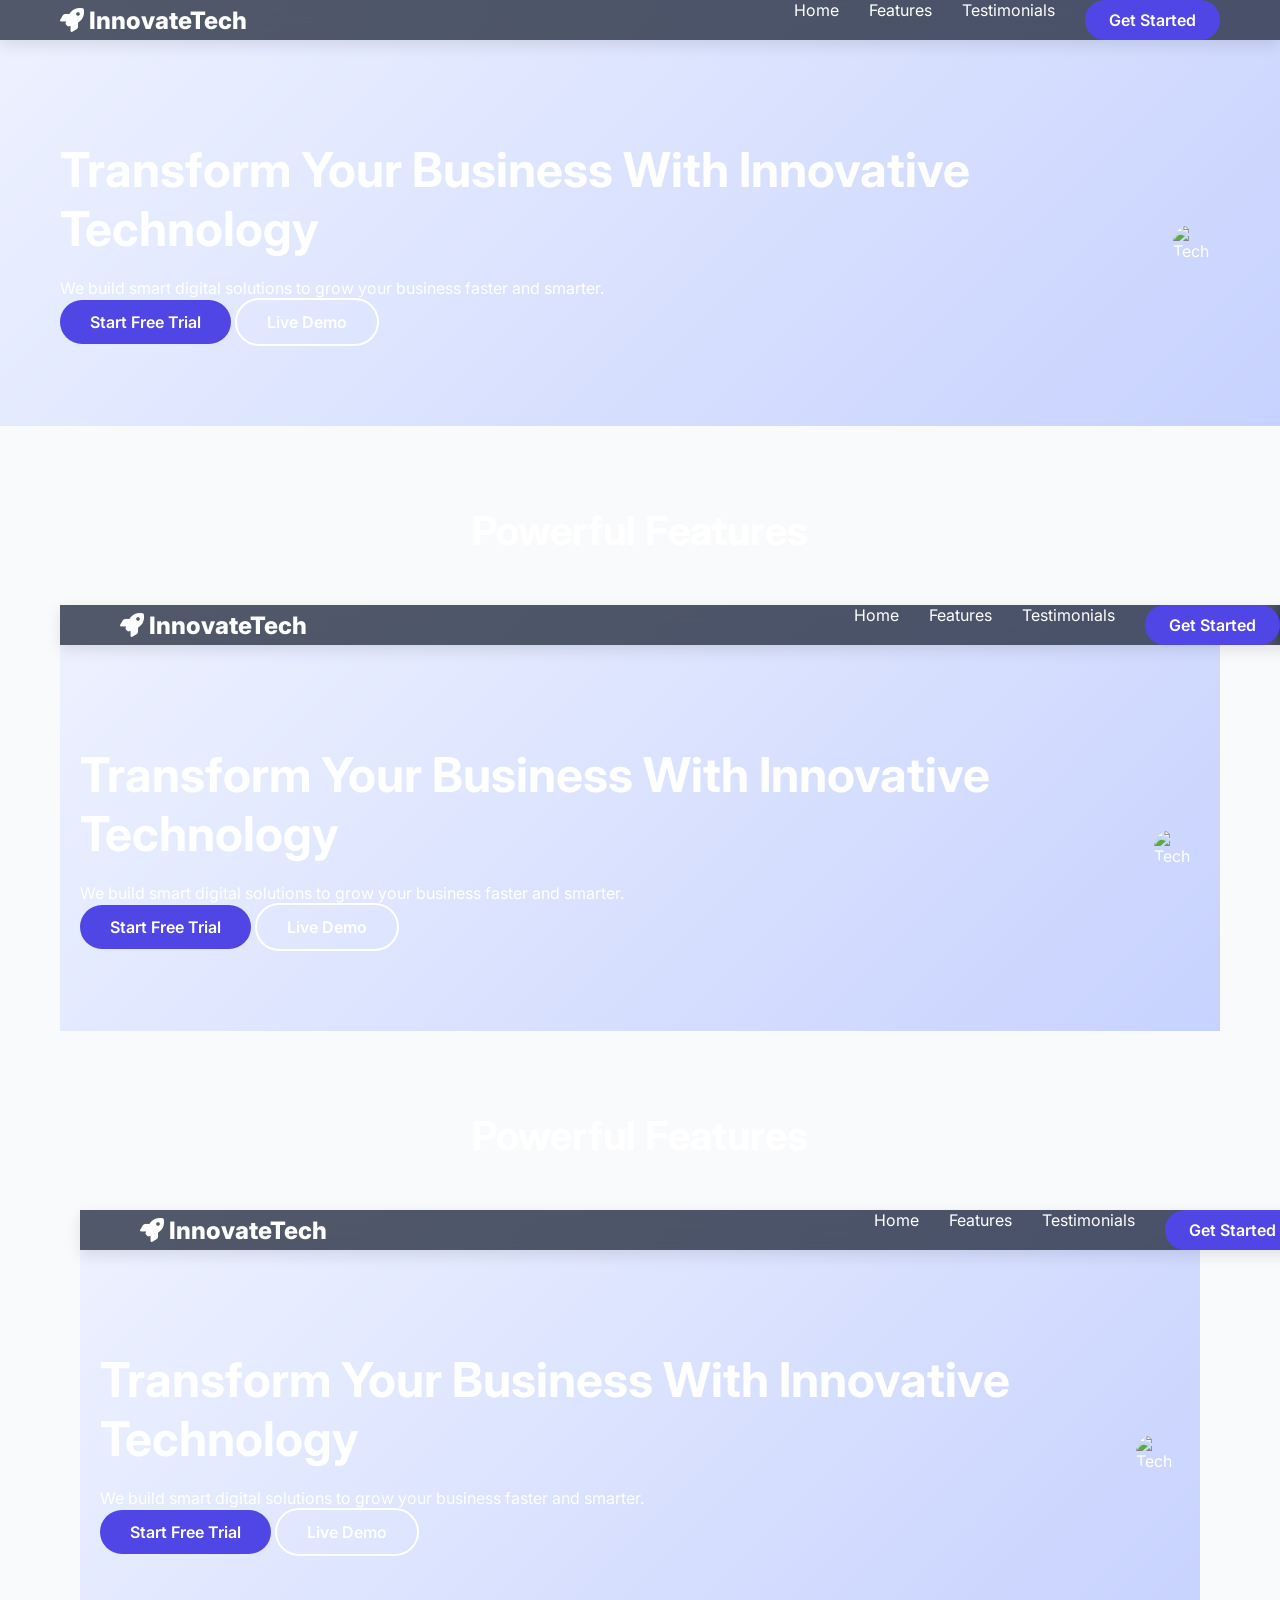
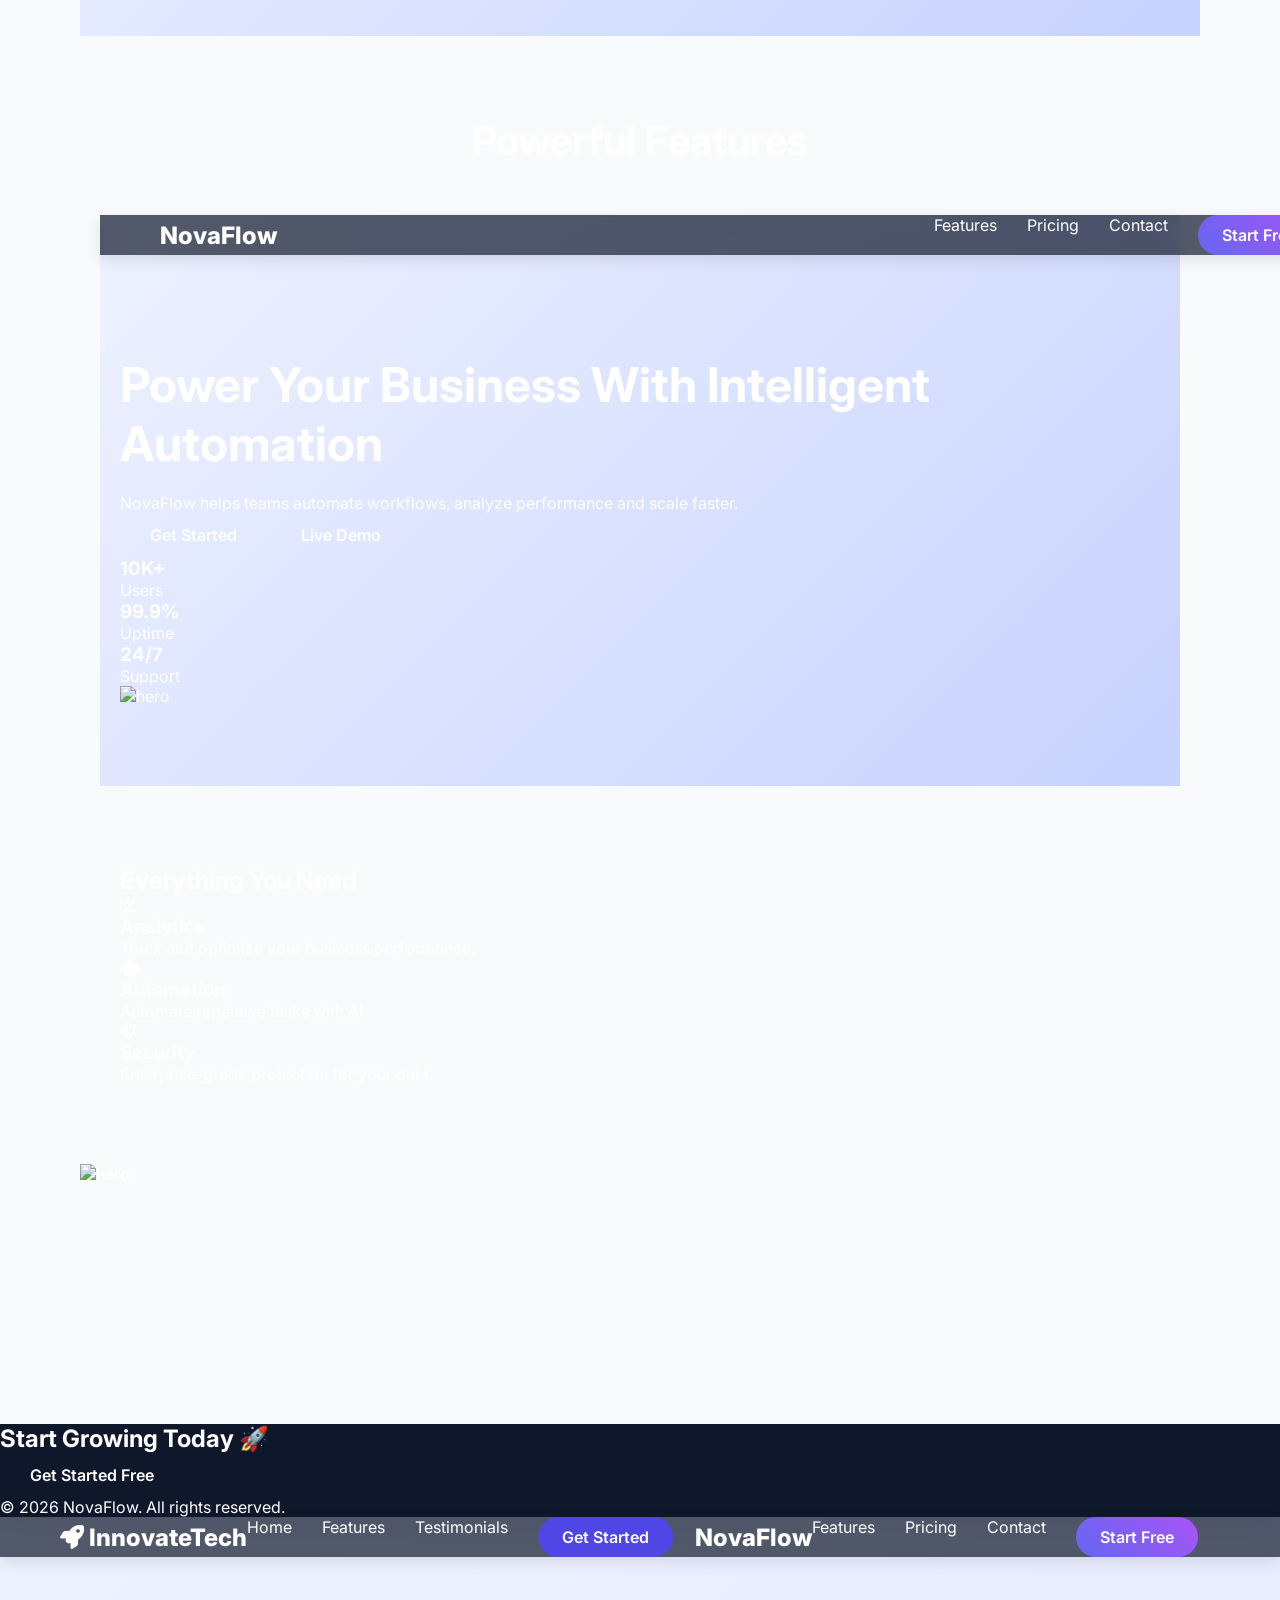
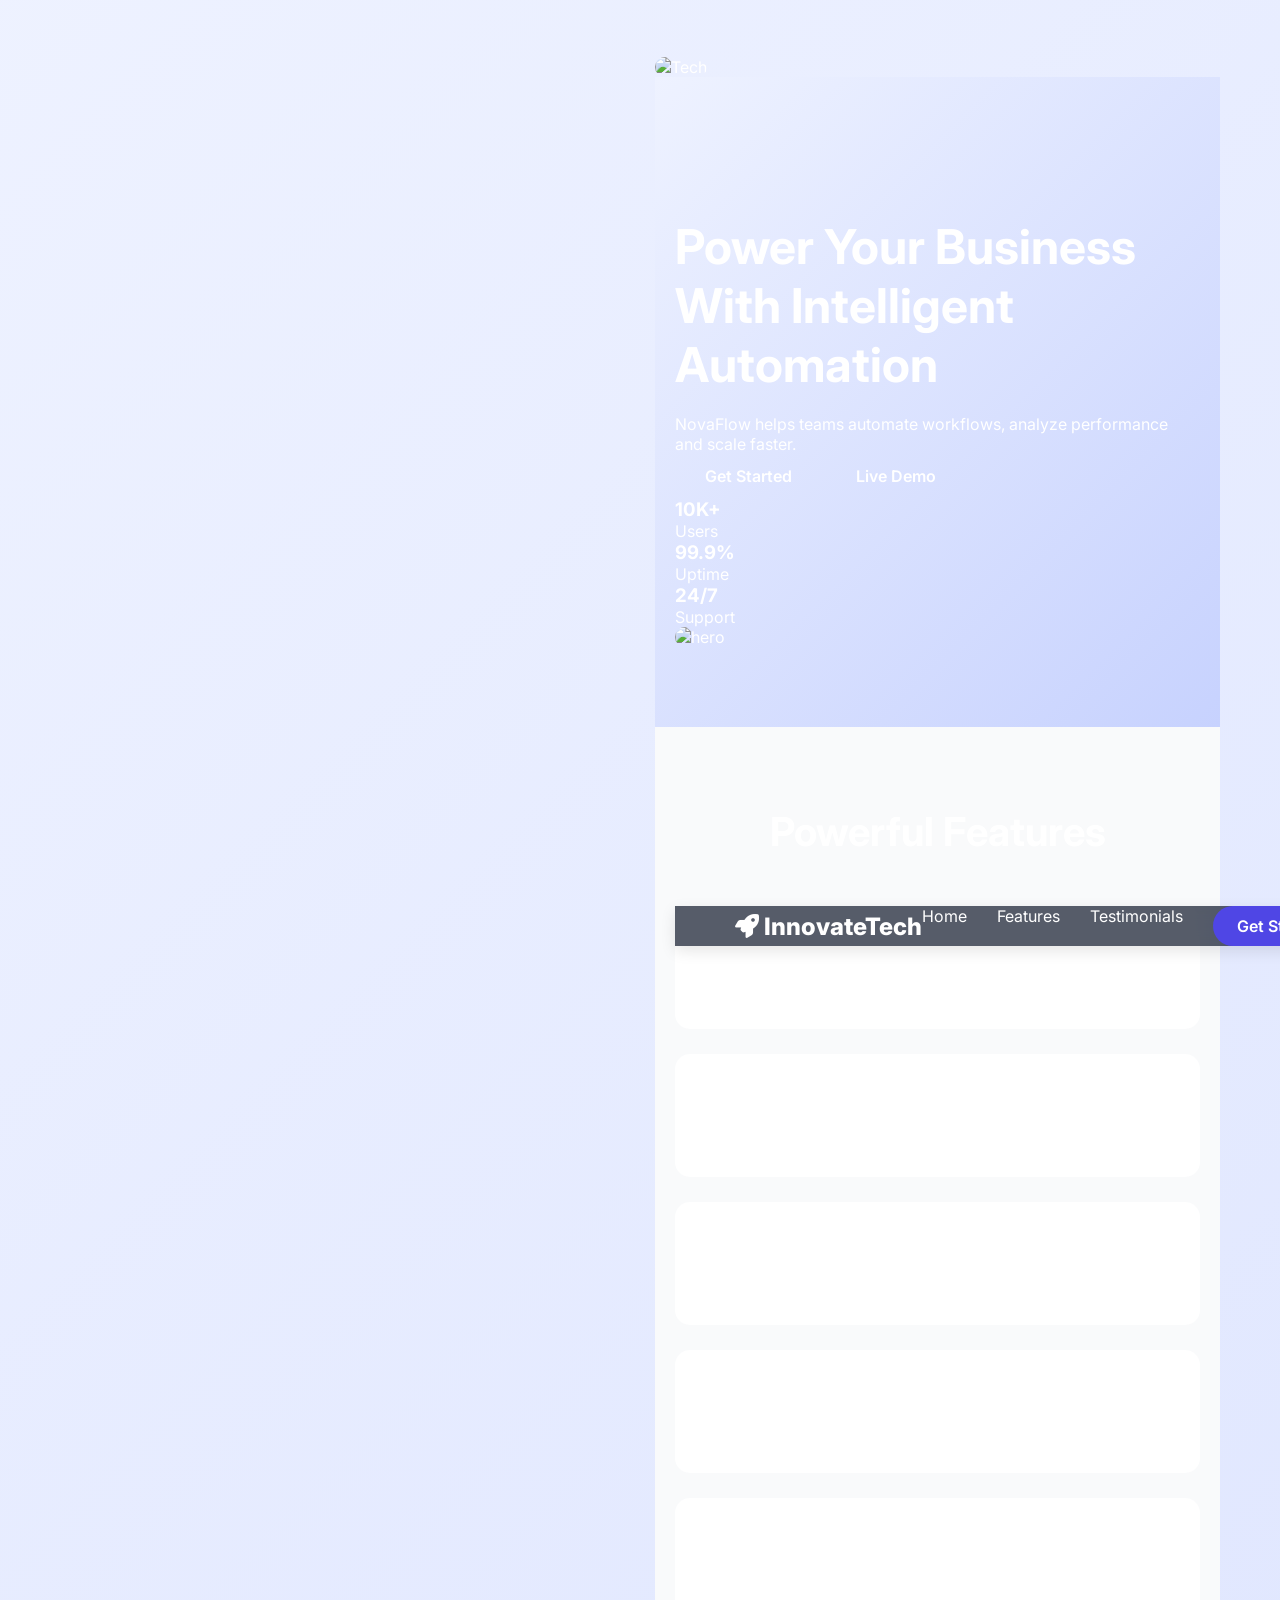
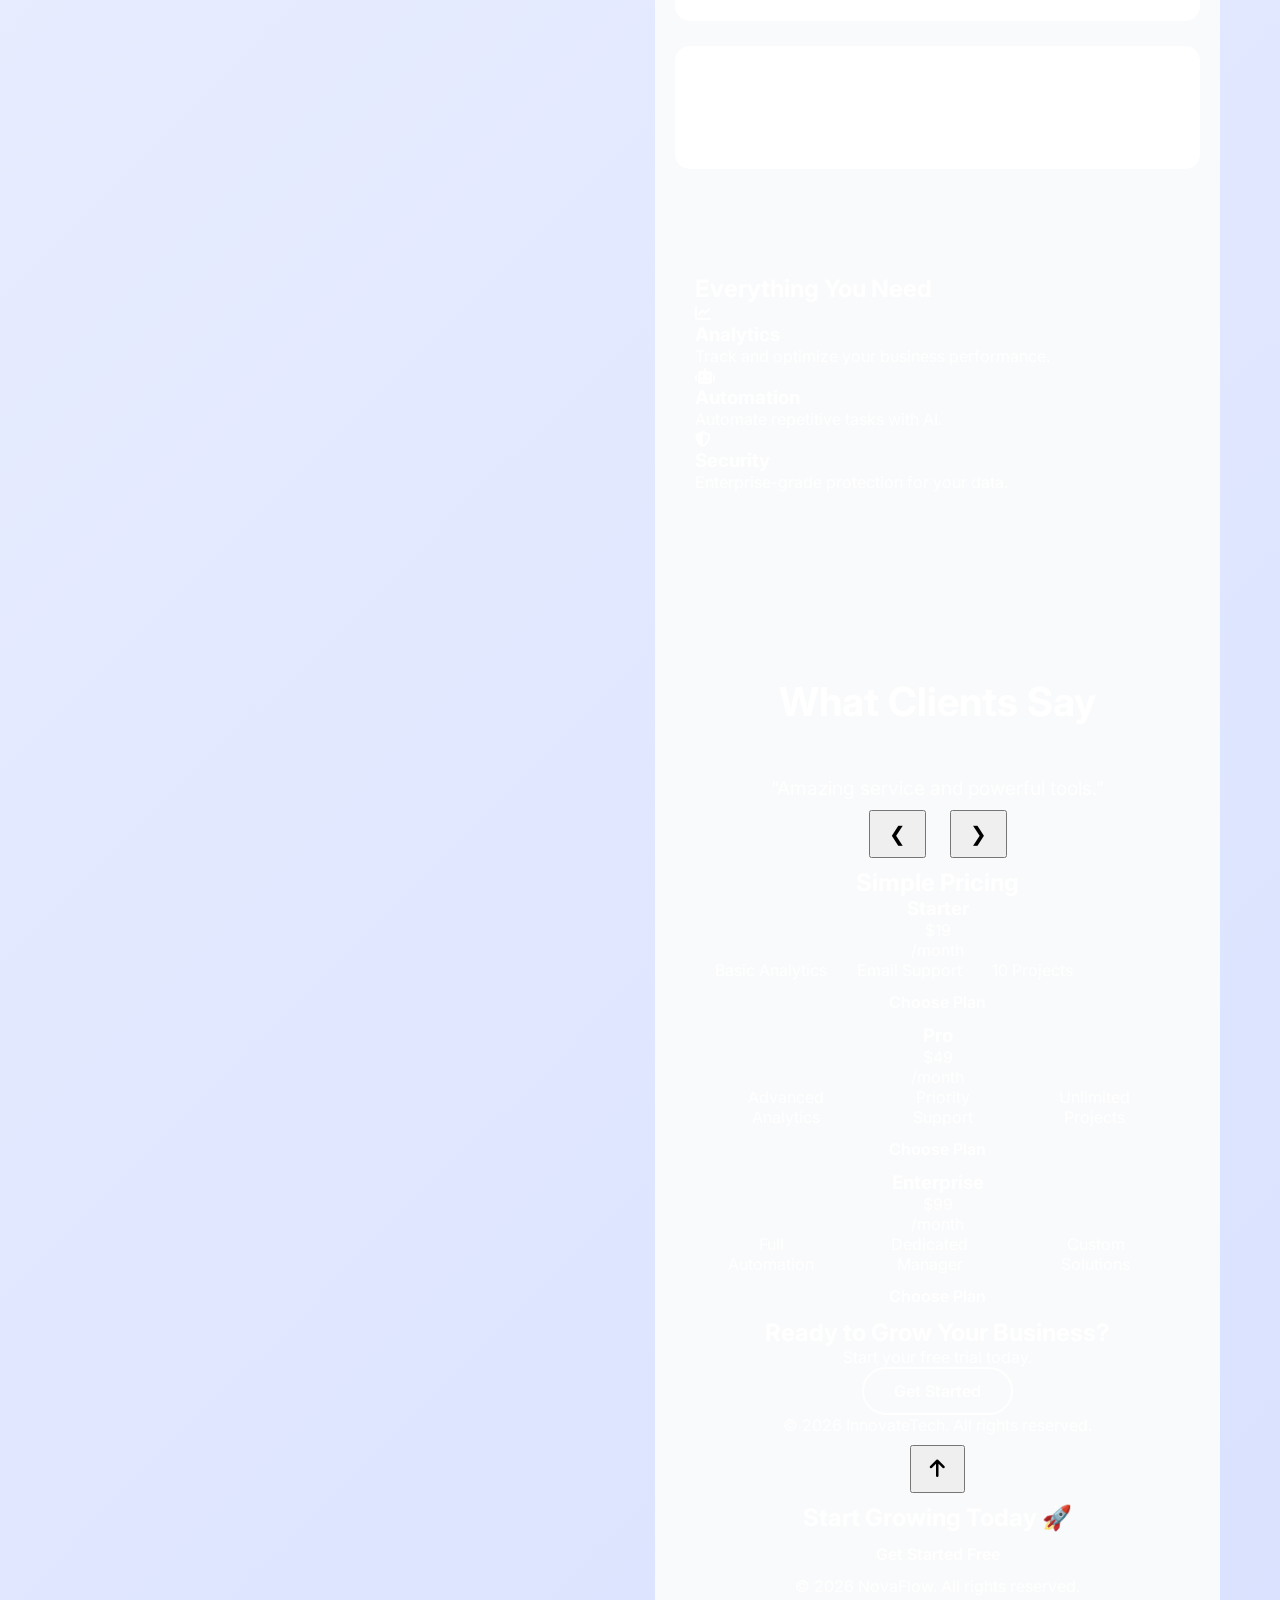
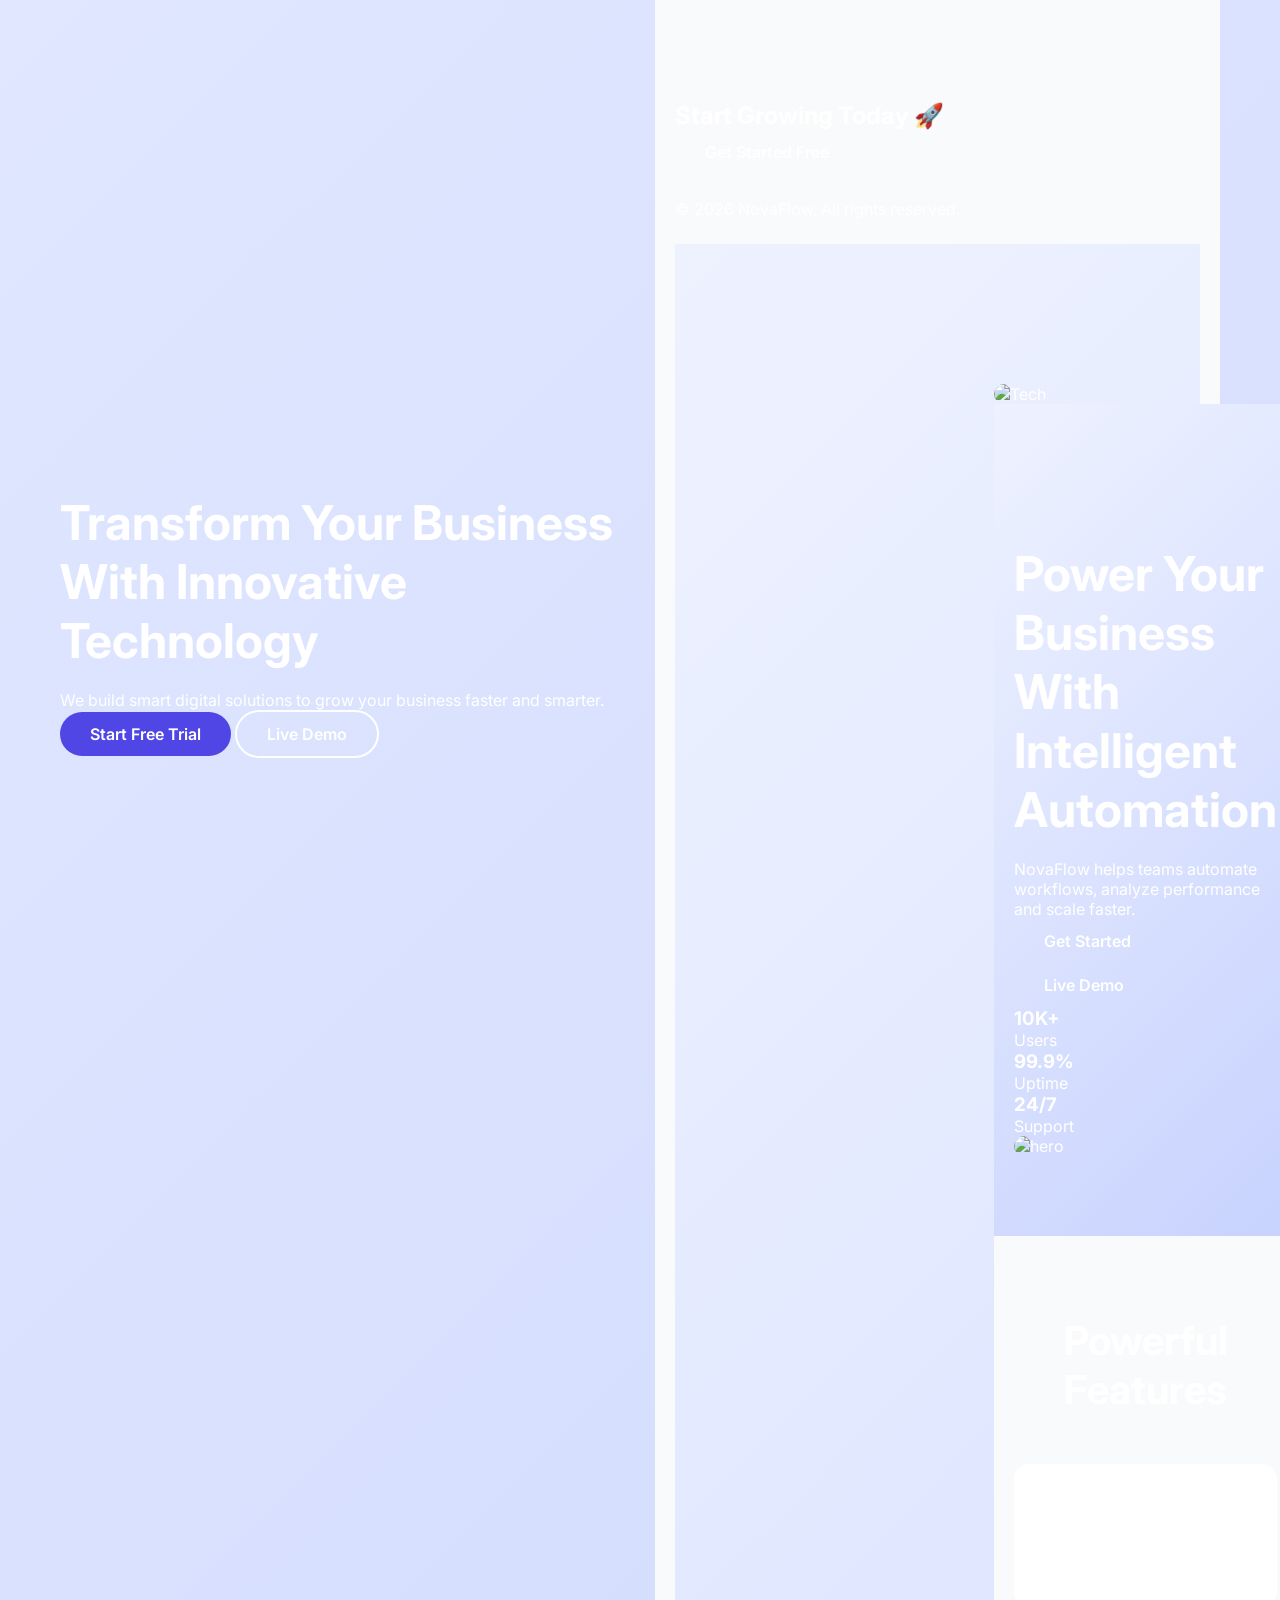
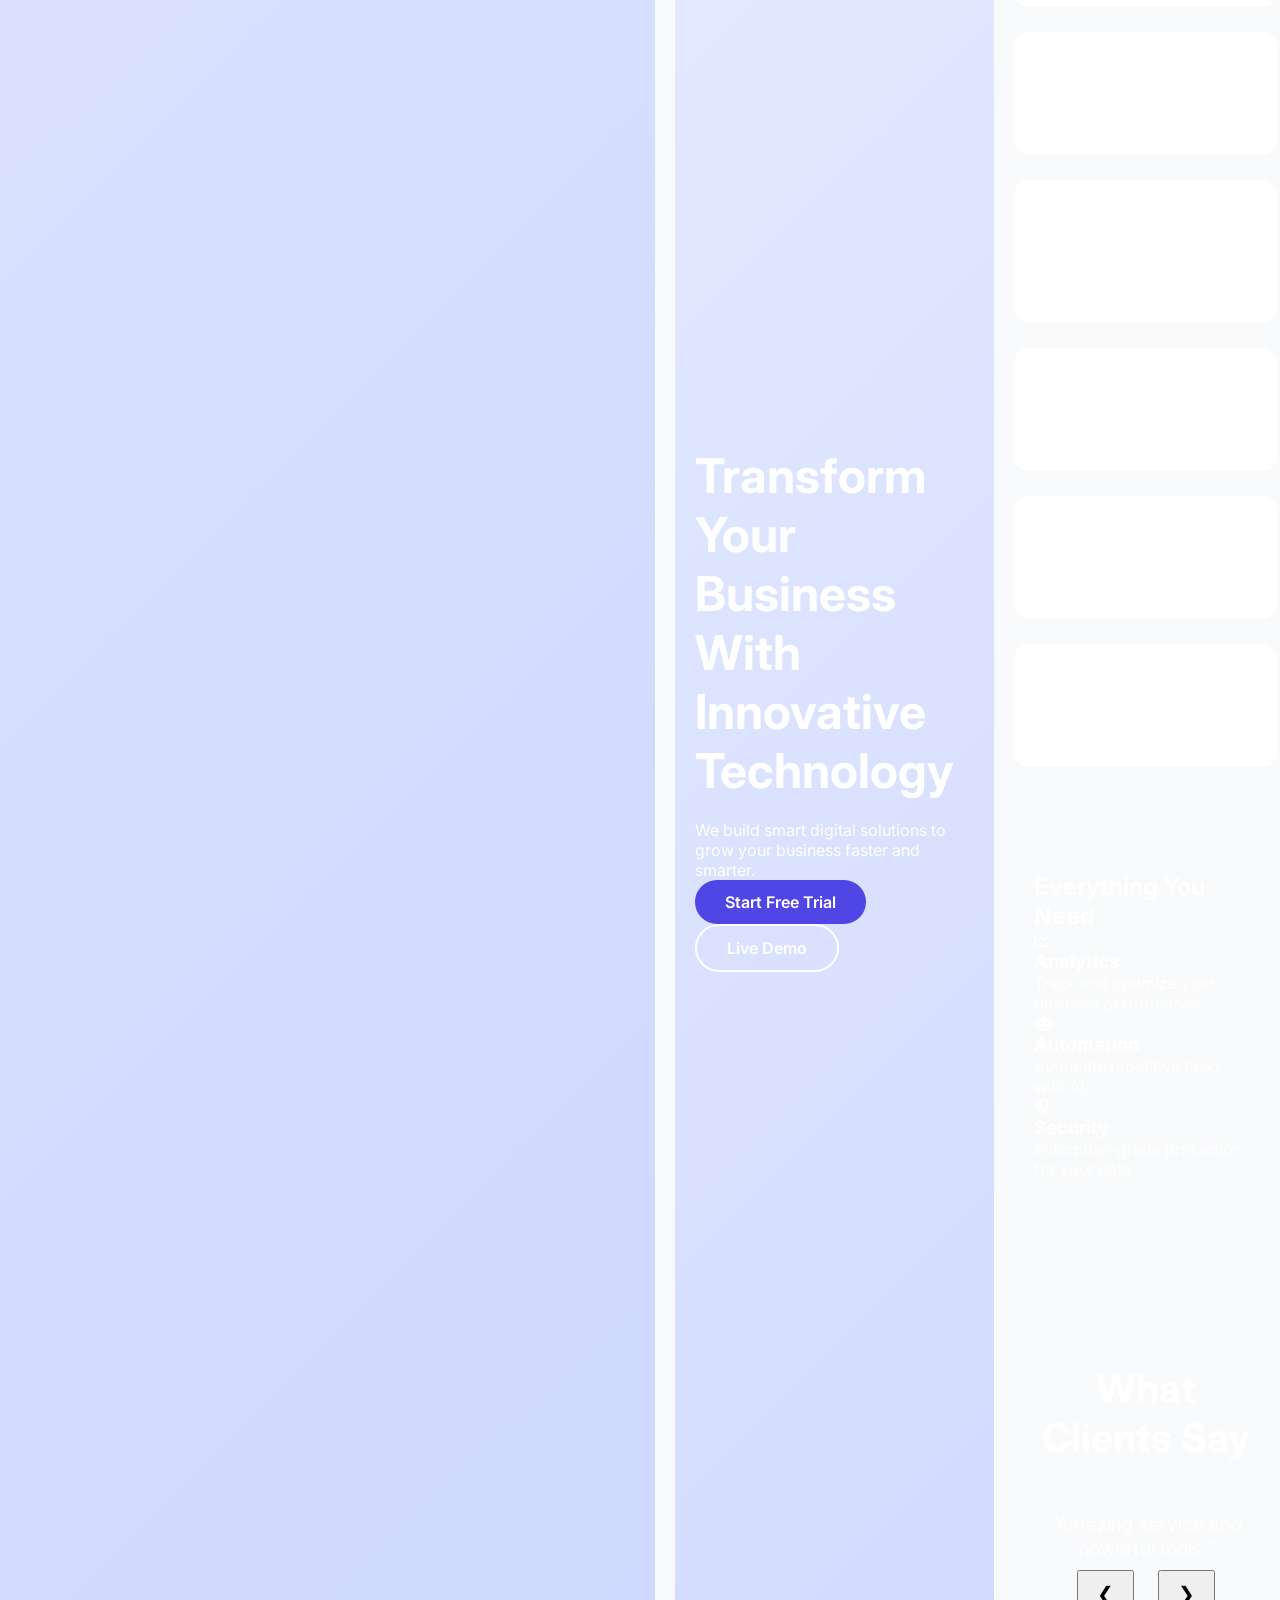
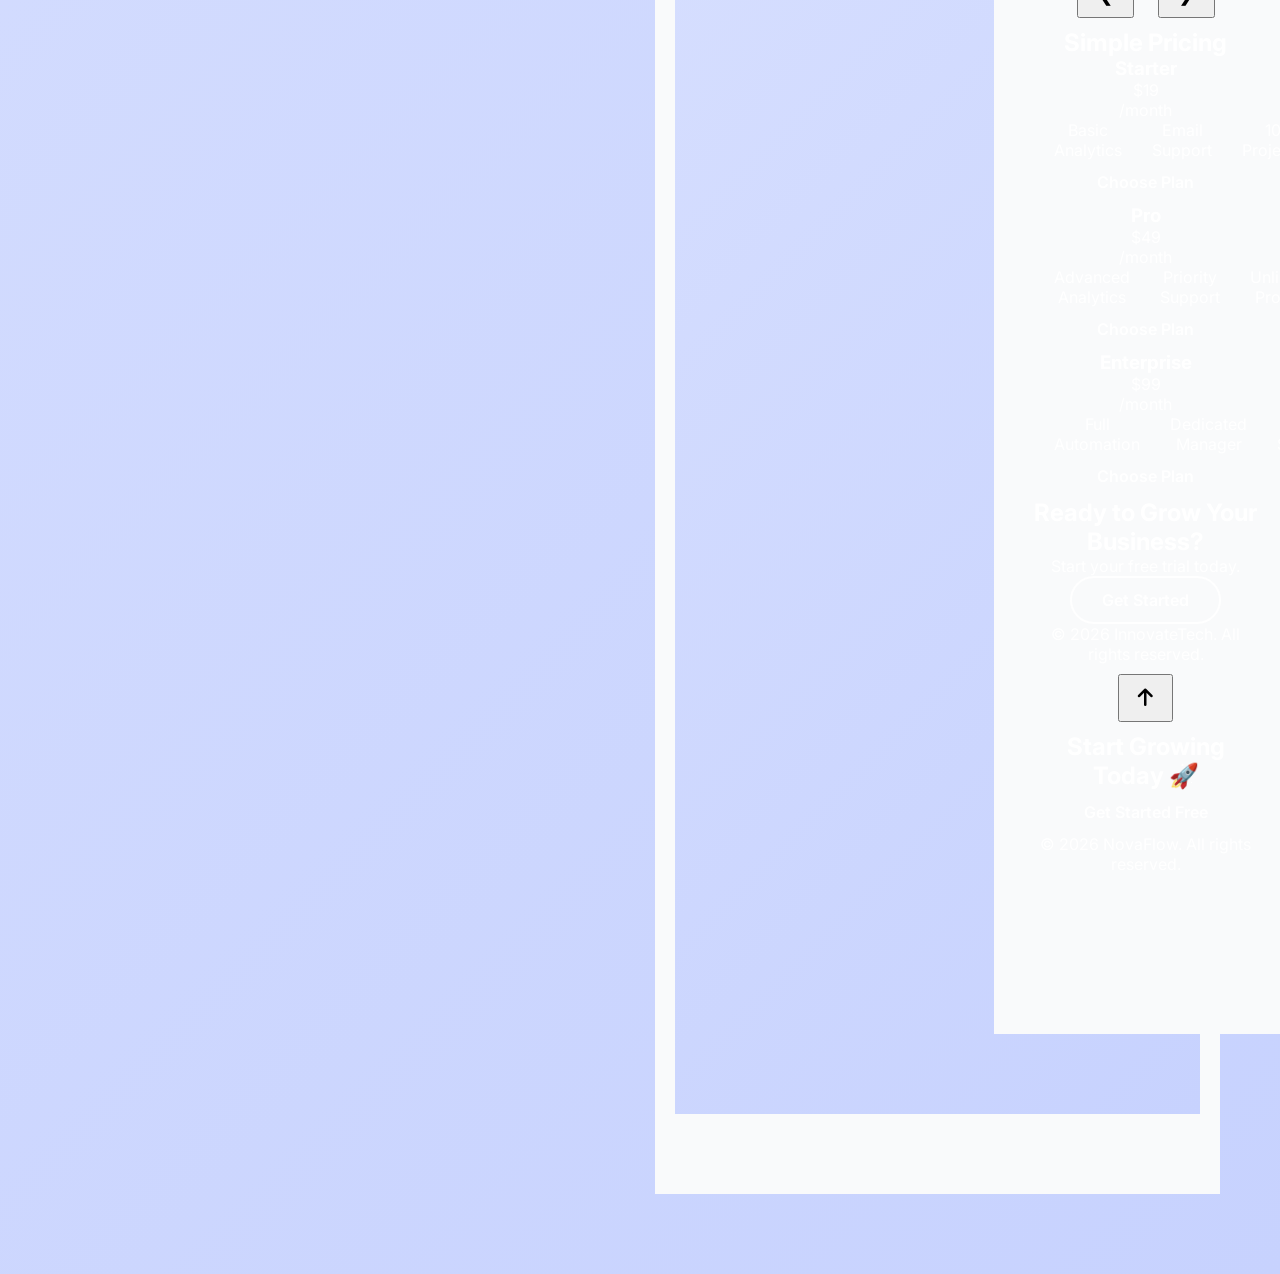
==== public/Day 02/index.html @ 814c149f "Merge branch 'main' into fix/resolve-logic-and-structure-issues_also-add-some-new-features" ====
<!DOCTYPE html>
<html lang="en">

<head>
  <meta charset="UTF-8" />
  <meta name="viewport" content="width=device-width, initial-scale=1.0"/>
  <title>InnovateTech | Responsive Landing Page</title>

  <!-- Fonts & Icons -->
  <link href="https://fonts.googleapis.com/css2?family=Poppins:wght@300;400;500;600;700&family=Montserrat:wght@800;900&display=swap" rel="stylesheet">
  <link rel="stylesheet" href="https://cdnjs.cloudflare.com/ajax/libs/font-awesome/6.5.1/css/all.min.css"/>

  <!-- CSS -->
  <link rel="stylesheet" href="style.css"/>
</head>
<body>

<header>
  <div class="container header-container">
    <div class="logo"><i class="fas fa-rocket"></i> InnovateTech</div>

    <button class="mobile-menu-btn" id="mobileMenuBtn">
      <i class="fas fa-bars"></i>
    </button>

    <nav>
      <ul id="navMenu">
        <li><a href="#home">Home</a></li>
        <li><a href="#features">Features</a></li>
        <li><a href="#testimonials">Testimonials</a></li>
        <li><a href="#contact" class="btn btn-primary">Get Started</a></li>
      </ul>
    </nav>
  </div>
</header>

<!-- HERO -->
<section class="hero" id="home">
  <div class="container hero-container">
    <div class="hero-content">
      <h1>Transform Your Business With Innovative Technology</h1>
      <p>We build smart digital solutions to grow your business faster and smarter.</p>
      <div class="hero-btns">
        <a href="#" class="btn btn-primary">Start Free Trial</a>
        <a href="#" class="btn btn-secondary">Live Demo</a>
      </div>
    </div>
    <div class="hero-image">
      <img src="https://images.unsplash.com/photo-1551288049-bebda4e38f71" alt="Tech">
    </div>
  </div>
</section>

<!-- FEATURES -->
<section class="features" id="features">
  <div class="container">
    <h2 class="section-title">Powerful Features</h2>


<header>
  <div class="container header-container">
    <div class="logo"><i class="fas fa-rocket"></i> InnovateTech</div>

    <button class="mobile-menu-btn" id="mobileMenuBtn">
      <i class="fas fa-bars"></i>
    </button>

    <nav>
      <ul id="navMenu">
        <li><a href="#home">Home</a></li>
        <li><a href="#features">Features</a></li>
        <li><a href="#testimonials">Testimonials</a></li>
        <li><a href="#contact" class="btn btn-primary">Get Started</a></li>
      </ul>
    </nav>
  </div>
</header>

<!-- HERO -->
<section class="hero" id="home">
  <div class="container hero-container">
    <div class="hero-content">
      <h1>Transform Your Business With Innovative Technology</h1>
      <p>We build smart digital solutions to grow your business faster and smarter.</p>
      <div class="hero-btns">
        <a href="#" class="btn btn-primary">Start Free Trial</a>
        <a href="#" class="btn btn-secondary">Live Demo</a>
      </div>
    </div>
    <div class="hero-image">
      <img src="https://images.unsplash.com/photo-1551288049-bebda4e38f71" alt="Tech">
    </div>
  </div>
</section>

<!-- FEATURES -->
<section class="features" id="features">
  <div class="container">
    <h2 class="section-title">Powerful Features</h2>


<header>
  <div class="container header-container">
    <div class="logo"><i class="fas fa-rocket"></i> InnovateTech</div>

    <button class="mobile-menu-btn" id="mobileMenuBtn">
      <i class="fas fa-bars"></i>
    </button>

    <nav>
      <ul id="navMenu">
        <li><a href="#home">Home</a></li>
        <li><a href="#features">Features</a></li>
        <li><a href="#testimonials">Testimonials</a></li>
        <li><a href="#contact" class="btn btn-primary">Get Started</a></li>
      </ul>
    </nav>
  </div>
</header>

<!-- HERO -->
<section class="hero" id="home">
  <div class="container hero-container">
    <div class="hero-content">
      <h1>Transform Your Business With Innovative Technology</h1>
      <p>We build smart digital solutions to grow your business faster and smarter.</p>
      <div class="hero-btns">
        <a href="#" class="btn btn-primary">Start Free Trial</a>
        <a href="#" class="btn btn-secondary">Live Demo</a>
      </div>
    </div>
    <div class="hero-image">
      <img src="https://images.unsplash.com/photo-1551288049-bebda4e38f71" alt="Tech">
    </div>
  </div>
</section>

<!-- FEATURES -->
<section class="features" id="features">
  <div class="container">
    <h2 class="section-title">Powerful Features</h2>


  <meta name="viewport" content="width=device-width, initial-scale=1.0" />
  <title>NovaFlow | Modern SaaS</title>
  <meta name="description" content="NovaFlow - Modern SaaS landing page for intelligent business automation." />

  <link href="https://fonts.googleapis.com/css2?family=Inter:wght@400;600;700;800&display=swap" rel="stylesheet" />
  <link rel="stylesheet" href="https://cdnjs.cloudflare.com/ajax/libs/font-awesome/6.5.1/css/all.min.css" />
  <link rel="stylesheet" href="style.css" />
<head>
  <meta charset="UTF-8" />
  <meta name="viewport" content="width=device-width, initial-scale=1.0"/>
  <title>InnovateTech | Responsive Landing Page</title>

  <!-- Fonts & Icons -->
  <link href="https://fonts.googleapis.com/css2?family=Poppins:wght@300;400;500;600;700&family=Montserrat:wght@800;900&display=swap" rel="stylesheet" />
  <link rel="stylesheet" href="https://cdnjs.cloudflare.com/ajax/libs/font-awesome/6.5.1/css/all.min.css"/>

</head>
<body>


</head>
<body>

  </head>

  <body>

<meta charset="UTF-8" />
<meta name="viewport" content="width=device-width, initial-scale=1.0" />
<title>NovaFlow | Modern SaaS</title>

<link href="https://fonts.googleapis.com/css2?family=Inter:wght@400;600;700;800&display=swap" rel="stylesheet" />
<link rel="stylesheet" href="https://cdnjs.cloudflare.com/ajax/libs/font-awesome/6.5.1/css/all.min.css" />
<link rel="stylesheet" href="style.css" />
</head>
<body>

    <meta charset="UTF-8" />
    <meta name="viewport" content="width=device-width, initial-scale=1.0" />
    <title>NovaFlow | Modern SaaS</title>

    <link href="https://fonts.googleapis.com/css2?family=Inter:wght@400;600;700;800&display=swap" rel="stylesheet" />
    <link rel="stylesheet" href="https://cdnjs.cloudflare.com/ajax/libs/font-awesome/6.5.1/css/all.min.css" />
    <link rel="stylesheet" href="style.css" />
    </head>

    <body>

      <header>
        <div class="container nav">
          <div class="logo">NovaFlow</div>

          <button id="menuBtn" class="menu-btn" aria-label="Toggle navigation menu">
            <i class="fas fa-bars"></i>
          </button>

          <ul id="navLinks">
            <li><a href="#features">Features</a></li>
            <li><a href="#pricing">Pricing</a></li>
            <li><a href="#contact">Contact</a></li>
            <li><a href="#" class="btn primary">Start Free</a></li>
          </ul>
        </div>
      </header>

      <!-- HERO -->
      <section class="hero">
        <div class="container hero-content">
          <div class="hero-text">
            <h1>Power Your Business With Intelligent Automation</h1>
            <p>NovaFlow helps teams automate workflows, analyze performance and scale faster.</p>
            <div class="hero-buttons">
              <a href="#" class="btn primary">Get Started</a>
              <a href="#" class="btn outline">Live Demo</a>
            </div>

            <div class="stats">
              <div>
                <h3>10K+</h3>
                <p>Users</p>
              </div>
              <div>
                <h3>99.9%</h3>
                <p>Uptime</p>
              </div>
              <div>
                <h3>24/7</h3>
                <p>Support</p>
              </div>
            </div>
          </div>

          <div class="hero-img">
            <img src="https://images.unsplash.com/photo-1551288049-bebda4e38f71" alt="hero" />
          </div>
        </div>
      </section>

      <!-- FEATURES -->
      <section id="features" class="features">
        <div class="container">
          <h2>Everything You Need</h2>

          <div class="feature-grid">
            <div class="card">
              <i class="fas fa-chart-line"></i>
              <h3>Analytics</h3>
              <p>Track and optimize your business performance.</p>
            </div>

            <div class="card">
              <i class="fas fa-robot"></i>
              <h3>Automation</h3>
              <p>Automate repetitive tasks with AI.</p>
            </div>

            <div class="card">
              <i class="fas fa-shield-alt"></i>
              <h3>Security</h3>
              <p>Enterprise-grade protection for your data.</p>
            </div>
          </div>
        </div>
      </div>

      <div class="hero-img">
        <img src="https://images.unsplash.com/photo-1551288049-bebda4e38f71" alt="hero" />
      </div>
    </div>
  </section>

          </div>
        </div>
      </section>

      <!-- CTA -->
      <section id="contact" class="cta">
        <h2>Start Growing Today 🚀</h2>
        <a href="#" class="btn light">Get Started Free</a>
      </section>

      <footer>
        <p>© 2026 NovaFlow. All rights reserved.</p>
      </footer>

      <script src="script.js"></script>
    </body>

    <header>
      <div class="container header-container">
        <div class="logo"><i class="fas fa-rocket"></i> InnovateTech</div>

        <button class="mobile-menu-btn" id="mobileMenuBtn">
          <i class="fas fa-bars"></i>
        </button>

        <nav>
          <ul id="navMenu">
            <li><a href="#home">Home</a></li>
            <li><a href="#features">Features</a></li>
            <li><a href="#testimonials">Testimonials</a></li>
            <li><a href="#contact" class="btn btn-primary">Get Started</a></li>
          </ul>
        </nav>


        <div class="container nav">
          <div class="logo">NovaFlow</div>

          <button id="menuBtn" class="menu-btn">
            <i class="fas fa-bars"></i>
          </button>

          <ul id="navLinks">
            <li><a href="#features">Features</a></li>
            <li><a href="#pricing">Pricing</a></li>
            <li><a href="#contact">Contact</a></li>
            <li><a href="#" class="btn primary">Start Free</a></li>
          </ul>
        </div>
    </header>

    <!-- HERO -->
    <section class="hero" id="home">
      <div class="container hero-container">
        <div class="hero-content">
          <h1>Transform Your Business With Innovative Technology</h1>
          <p>We build smart digital solutions to grow your business faster and smarter.</p>
          <div class="hero-btns">
            <a href="#" class="btn btn-primary">Start Free Trial</a>
            <a href="#" class="btn btn-secondary">Live Demo</a>
          </div>
        </div>
        <div class="hero-image">
          <img src="https://images.unsplash.com/photo-1551288049-bebda4e38f71" alt="Tech" />


          <section class="hero">
            <div class="container hero-content">
              <div class="hero-text">
                <h1>Power Your Business With Intelligent Automation</h1>
                <p>NovaFlow helps teams automate workflows, analyze performance and scale faster.</p>
                <div class="hero-buttons">
                  <a href="#" class="btn primary">Get Started</a>
                  <a href="#" class="btn outline">Live Demo</a>
                </div>

                <div class="stats">
                  <div>
                    <h3>10K+</h3>
                    <p>Users</p>
                  </div>
                  <div>
                    <h3>99.9%</h3>
                    <p>Uptime</p>
                  </div>
                  <div>
                    <h3>24/7</h3>
                    <p>Support</p>
                  </div>
                </div>
              </div>

              <div class="hero-img">
                <img src="https://images.unsplash.com/photo-1551288049-bebda4e38f71" alt="hero" />
              </div>
            </div>
          </section>

          <!-- FEATURES -->
          <section class="features" id="features">
            <div class="container">
              <h2 class="section-title">Powerful Features</h2>

              <div class="features-grid">
                <div class="feature-card"><i class="fas fa-chart-line"></i>
                  <h3>Analytics</h3>
                  <p>Track performance in real time.</p>
                </div>
                <div class="feature-card"><i class="fas fa-robot"></i>
                  <h3>AI Automation</h3>
                  <p>Automate your daily tasks.</p>
                </div>
                <div class="feature-card"><i class="fas fa-shield-alt"></i>
                  <h3>Security</h3>
                  <p>Enterprise-grade protection.</p>
                </div>
                <div class="feature-card"><i class="fas fa-cloud"></i>
                  <h3>Cloud Sync</h3>
                  <p>Access anywhere anytime.</p>
                </div>
                <div class="feature-card"><i class="fas fa-mobile"></i>
                  <h3>Responsive</h3>
                  <p>Works on all devices.</p>
                </div>
                <div class="feature-card"><i class="fas fa-headset"></i>
                  <h3>Support</h3>
                  <p>24/7 technical support.</p>
                </div>



                <section id="features" class="features">
                  <div class="container">
                    <h2>Everything You Need</h2>

                    <div class="feature-grid">
                      <div class="card">
                        <i class="fas fa-chart-line"></i>
                        <h3>Analytics</h3>
                        <p>Track and optimize your business performance.</p>
                      </div>

                      <div class="card">
                        <i class="fas fa-robot"></i>
                        <h3>Automation</h3>
                        <p>Automate repetitive tasks with AI.</p>
                      </div>

                      <div class="card">
                        <i class="fas fa-shield-alt"></i>
                        <h3>Security</h3>
                        <p>Enterprise-grade protection for your data.</p>
                      </div>
                    </div>
                  </div>
                </section>

                <!-- TESTIMONIALS -->
                <section class="testimonials" id="testimonials">
                  <div class="container">
                    <h2 class="section-title">What Clients Say</h2>

                    <div class="testimonial active">“Amazing service and powerful tools.”</div>
                    <div class="testimonial">“Helped scale our startup quickly.”</div>
                    <div class="testimonial">“Very professional support team.”</div>

                    <div class="slider-btns">
                      <button id="prev">❮</button>
                      <button id="next">❯</button>

                      <!-- PRICING -->
                      <section id="pricing" class="pricing">
                        <div class="container">
                          <h2>Simple Pricing</h2>

                          <div class="pricing-grid">

                            <div class="price-card">
                              <h3>Starter</h3>
                              <p class="price">$19</p>
                              <p>/month</p>
                              <ul>
                                <li>Basic Analytics</li>
                                <li>Email Support</li>
                                <li>10 Projects</li>
                              </ul>
                              <a href="#" class="btn primary">Choose Plan</a>
                            </div>

                            <div class="price-card popular">
                              <h3>Pro</h3>
                              <p class="price">$49</p>
                              <p>/month</p>
                              <ul>
                                <li>Advanced Analytics</li>
                                <li>Priority Support</li>
                                <li>Unlimited Projects</li>
                              </ul>
                              <a href="#" class="btn primary">Choose Plan</a>
                            </div>

                            <div class="price-card">
                              <h3>Enterprise</h3>
                              <p class="price">$99</p>
                              <p>/month</p>
                              <ul>
                                <li>Full Automation</li>
                                <li>Dedicated Manager</li>
                                <li>Custom Solutions</li>
                              </ul>
                              <a href="#" class="btn primary">Choose Plan</a>
                            </div>

                          </div>
                        </div>
                      </section>

                      <!-- CTA -->
                      <section class="cta" id="contact">
                        <h2>Ready to Grow Your Business?</h2>
                        <p>Start your free trial today.</p>
                        <a href="#" class="btn btn-secondary">Get Started</a>
                      </section>

                      <!-- FOOTER -->
                      <footer>
                        <p>© 2026 InnovateTech. All rights reserved.</p>
                      </footer>

                      <button id="scrollTop"><i class="fas fa-arrow-up"></i></button>



                      <section id="contact" class="cta">
                        <h2>Start Growing Today 🚀</h2>
                        <a href="#" class="btn light">Get Started Free</a>
                      </section>

                      <footer>
                        <p>© 2026 NovaFlow. All rights reserved.</p>
                      </footer>

                      <script src="script.js"></script>
  </body>

</html>

      </div>
    </div>
  </section>

  <!-- CTA -->
  <section id="contact" class="cta">
    <h2>Start Growing Today 🚀</h2>
    <a href="#" class="btn light">Get Started Free</a>
  </section>

  <footer>
    <p>© 2026 NovaFlow. All rights reserved.</p>
  </footer>

  <script src="script.js"></script>
</body>

<header>
  <div class="container header-container">
    <div class="logo"><i class="fas fa-rocket"></i> InnovateTech</div>

    <button class="mobile-menu-btn" id="mobileMenuBtn">
      <i class="fas fa-bars"></i>
    </button>

    <nav>
      <ul id="navMenu">
        <li><a href="#home">Home</a></li>
        <li><a href="#features">Features</a></li>
        <li><a href="#testimonials">Testimonials</a></li>
        <li><a href="#contact" class="btn btn-primary">Get Started</a></li>
      </ul>
    </nav>




  <div class="container nav">
    <div class="logo">NovaFlow</div>

    <button id="menuBtn" class="menu-btn">
      <i class="fas fa-bars"></i>
    </button>

    <ul id="navLinks">
      <li><a href="#features">Features</a></li>
      <li><a href="#pricing">Pricing</a></li>
      <li><a href="#contact">Contact</a></li>
      <li><a href="#" class="btn primary">Start Free</a></li>
    </ul>
  </div>
</header>

<!-- HERO -->
<section class="hero" id="home">
  <div class="container hero-container">
    <div class="hero-content">
      <h1>Transform Your Business With Innovative Technology</h1>
      <p>We build smart digital solutions to grow your business faster and smarter.</p>
      <div class="hero-btns">
        <a href="#" class="btn btn-primary">Start Free Trial</a>
        <a href="#" class="btn btn-secondary">Live Demo</a>
      </div>
    </div>
    <div class="hero-image">
      <img src="https://images.unsplash.com/photo-1551288049-bebda4e38f71" alt="Tech" />

<section class="hero">
  <div class="container hero-content">
    <div class="hero-text">
      <h1>Power Your Business With Intelligent Automation</h1>
      <p>NovaFlow helps teams automate workflows, analyze performance and scale faster.</p>
      <div class="hero-buttons">
        <a href="#" class="btn primary">Get Started</a>
        <a href="#" class="btn outline">Live Demo</a>
      </div>

      <div class="stats">
        <div><h3>10K+</h3><p>Users</p></div>
        <div><h3>99.9%</h3><p>Uptime</p></div>
        <div><h3>24/7</h3><p>Support</p></div>
      </div>
    </div>

    <div class="hero-img">
      <img src="https://images.unsplash.com/photo-1551288049-bebda4e38f71" alt="hero" />
    </div>
  </div>
</section>

<!-- FEATURES -->
<section class="features" id="features">
  <div class="container">
    <h2 class="section-title">Powerful Features</h2>

    <div class="features-grid">
      <div class="feature-card"><i class="fas fa-chart-line"></i><h3>Analytics</h3><p>Track performance in real time.</p></div>
      <div class="feature-card"><i class="fas fa-robot"></i><h3>AI Automation</h3><p>Automate your daily tasks.</p></div>
      <div class="feature-card"><i class="fas fa-shield-alt"></i><h3>Security</h3><p>Enterprise-grade protection.</p></div>
      <div class="feature-card"><i class="fas fa-cloud"></i><h3>Cloud Sync</h3><p>Access anywhere anytime.</p></div>
      <div class="feature-card"><i class="fas fa-mobile"></i><h3>Responsive</h3><p>Works on all devices.</p></div>
      <div class="feature-card"><i class="fas fa-headset"></i><h3>Support</h3><p>24/7 technical support.</p></div>




<section id="features" class="features">
  <div class="container">
    <h2>Everything You Need</h2>

    <div class="feature-grid">
      <div class="card">
        <i class="fas fa-chart-line"></i>
        <h3>Analytics</h3>
        <p>Track and optimize your business performance.</p>
      </div>

      <div class="card">
        <i class="fas fa-robot"></i>
        <h3>Automation</h3>
        <p>Automate repetitive tasks with AI.</p>
      </div>

      <div class="card">
        <i class="fas fa-shield-alt"></i>
        <h3>Security</h3>
        <p>Enterprise-grade protection for your data.</p>
      </div>
    </div>
  </div>
</section>

<!-- TESTIMONIALS -->
<section class="testimonials" id="testimonials">
  <div class="container">
    <h2 class="section-title">What Clients Say</h2>

    <div class="testimonial active">“Amazing service and powerful tools.”</div>
    <div class="testimonial">“Helped scale our startup quickly.”</div>
    <div class="testimonial">“Very professional support team.”</div>

    <div class="slider-btns">
      <button id="prev">❮</button>
      <button id="next">❯</button>


<!-- PRICING -->
<section id="pricing" class="pricing">
  <div class="container">
    <h2>Simple Pricing</h2>

    <div class="pricing-grid">

      <div class="price-card">
        <h3>Starter</h3>
        <p class="price">$19</p>
        <p>/month</p>
        <ul>
          <li>Basic Analytics</li>
          <li>Email Support</li>
          <li>10 Projects</li>
        </ul>
        <a href="#" class="btn primary">Choose Plan</a>
      </div>

      <div class="price-card popular">
        <h3>Pro</h3>
        <p class="price">$49</p>
        <p>/month</p>
        <ul>
          <li>Advanced Analytics</li>
          <li>Priority Support</li>
          <li>Unlimited Projects</li>
        </ul>
        <a href="#" class="btn primary">Choose Plan</a>
      </div>

      <div class="price-card">
        <h3>Enterprise</h3>
        <p class="price">$99</p>
        <p>/month</p>
        <ul>
          <li>Full Automation</li>
          <li>Dedicated Manager</li>
          <li>Custom Solutions</li>
        </ul>
        <a href="#" class="btn primary">Choose Plan</a>
      </div>


    </div>
  </div>
</section>

<!-- CTA -->
<section class="cta" id="contact">
  <h2>Ready to Grow Your Business?</h2>
  <p>Start your free trial today.</p>
  <a href="#" class="btn btn-secondary">Get Started</a>
</section>

<!-- FOOTER -->
<footer>
  <p>© 2026 InnovateTech. All rights reserved.</p>
</footer>

<button id="scrollTop"><i class="fas fa-arrow-up"></i></button>



<section id="contact" class="cta">
  <h2>Start Growing Today 🚀</h2>
  <a href="#" class="btn light">Get Started Free</a>
</section>

<footer>
  <p>© 2026 NovaFlow. All rights reserved.</p>
</footer>

<script src="script.js"></script>
</body>
</html>
---- public/Day 02/style.css ----
* {
  margin: 0;
  padding: 0;
  box-sizing: border-box;
  font-family: "Poppins", sans-serif;
}

:root {
  --primary: #4f46e5;
  --dark: #1f2937;
  --light: #f9fafb;
  --white: #fff;
}

body {
  background: var(--white);
  color: var(--dark);
}

/* COMMON */
.container { max-width: 1200px; margin: auto; padding: 0 20px; }
.section-title { text-align: center; font-size: 2.5rem; margin-bottom: 50px; }

.btn {
  padding: 12px 30px;
  border-radius: 25px;
  display: inline-block;
  font-weight: 600;
  transition: 0.3s;
}

.btn-primary { background: var(--primary); color: white; }
.btn-primary:hover { transform: scale(1.05); }

.btn-secondary { border: 2px solid white; color: white; }

/* HEADER */
header {
  position: fixed;
  width: 100%;
  background: white;
  box-shadow: 0 5px 15px rgba(0,0,0,0.1);
  z-index: 1000;
}

.header-container {
  display: flex;
  justify-content: space-between;
  align-items: center;
  padding: 15px 0;
}

nav ul {
  display: flex;
  gap: 30px;
  list-style: none;
}

.mobile-menu-btn { display: none; background: none; border: none; font-size: 22px; }

/* HERO */
.hero {
  padding: 140px 0 80px;
  background: linear-gradient(135deg, #eef2ff, #c7d2fe);
}

.hero-container {
  display: flex;
  align-items: center;
  gap: 40px;
}

.hero-content h1 { font-size: 3rem; margin-bottom: 20px; }
.hero-image img { width: 100%; border-radius: 20px; }

/* FEATURES */
.features { padding: 80px 0; background: var(--light); }

.features-grid {
  display: grid;
  grid-template-columns: repeat(auto-fit, minmax(250px,1fr));
  gap: 25px;
}

.feature-card {
  background: white;
  padding: 30px;
  border-radius: 15px;
  text-align: center;
  transition: 0.3s;
}

.feature-card:hover { transform: translateY(-10px); }

/* TESTIMONIAL */
.testimonials { padding: 80px 0; text-align: center; }

.testimonial { display: none; font-size: 1.2rem; }
.testimonial.active { display: block; }

.slider-btns button {
  padding: 10px 18px;
  margin: 10px;
  font-size: 20px;



  font-family: 'Inter', sans-serif;
}

body {
  background: #0f172a;
  color: white;
}

.container {
  max-width: 1200px;
  margin: auto;
  padding: 0 20px;
}

/* NAV */
header {
  position: fixed;
  width: 100%;
  backdrop-filter: blur(12px);
  background: rgba(15, 23, 42, 0.7);
  z-index: 1000;
}

.nav {
  display: flex;
  justify-content: space-between;
  align-items: center;
  padding: 20px 0;
}

.logo {
  font-weight: 800;
  font-size: 1.5rem;
}

ul {
  list-style: none;
  display: flex;
  gap: 30px;
}

a {
  text-decoration: none;
  color: white;
}

.menu-btn {
  display: none;
  background: none;
  border: none;
  color: white;
  font-size: 22px;
  cursor: pointer;
}


/* RESPONSIVE */
@media (max-width: 768px) {
  .hero-container { flex-direction: column; text-align: center; }
  nav ul { 
    position: absolute; top: 70px; left: 0; width: 100%;
    background: white; flex-direction: column; display: none; 
  }
  nav ul.active { display: flex; }
  .mobile-menu-btn { display: block; }
}

*{
  margin:0;
  padding:0;
  box-sizing:border-box;
  font-family:'Inter',sans-serif;
}

body{
  background:#0f172a;
  color:white;
}

.container{
  max-width:1200px;
  margin:auto;
  padding:0 20px;
}

/* NAV */
header{
  position:fixed;
  width:100%;
  backdrop-filter:blur(12px);
  background:rgba(15,23,42,0.7);
  z-index:1000;

/* BUTTON */
.btn {
  padding: 10px 24px;
  border-radius: 30px;
  display: inline-block;
  font-weight: 600;
  transition: 0.3s;

}

.primary {
  background: linear-gradient(45deg, #6366f1, #a855f7);
  color: white;
}

.outline {
  border: 2px solid #6366f1;
  color: white;
}

.light {
  background: white;
  color: #6366f1;
}

/* HERO */
.hero {
  padding: 160px 0 100px;
}

.hero-content {
  display: flex;
  align-items: center;
  gap: 50px;
}

.hero-text h1 {
  font-size: 3rem;
  margin-bottom: 20px;
}

.hero-text p {
  margin-bottom: 25px;
  color: #cbd5e1;
}

.stats {
  display: flex;
  gap: 30px;
  margin-top: 30px;
}

.stats h3 {
  color: #6366f1;
}

.hero-img img {
  width: 100%;
  border-radius: 20px;
}

/* FEATURES */
.features {
  padding: 100px 0;
  text-align: center;
}

.features h2 {
  font-size: 2.5rem;
  margin-bottom: 50px;
}

.feature-grid {
  display: grid;
  grid-template-columns: repeat(auto-fit, minmax(250px, 1fr));
  gap: 30px;
  margin-top: 50px;
}

.card {
  background: #1e293b;
  padding: 40px;
  border-radius: 20px;
  transition: 0.3s;
}

.card:hover {
  transform: translateY(-10px);
  background: #334155;
}

.card i {
  font-size: 30px;
  color: #6366f1;
  margin-bottom: 15px;
}

/* PRICING */
.pricing {
  padding: 100px 0;
  text-align: center;
}

.pricing h2 {
  font-size: 2.5rem;
  margin-bottom: 50px;
}

.pricing-grid {
  display: grid;
  grid-template-columns: repeat(auto-fit, minmax(280px, 1fr));
  gap: 30px;
  margin-top: 50px;
}

.price {
  font-size: 2.5rem;
  color: #6366f1;
  font-weight: 700;
}

.price-card {
  background: #1e293b;
  padding: 40px;
  border-radius: 20px;
  transition: 0.3s;
}

.price-card:hover {
  transform: translateY(-10px);
}

.popular {
  border: 2px solid #6366f1;
  transform: scale(1.05);
}

.price-card ul {
  list-style: none;
  margin: 20px 0;
}

.price-card li {
  margin: 10px 0;
}

/* CTA */
.cta {
  background: var(--primary);
  color: white;
  padding: 80px 20px;
  text-align: center;


  padding: 100px 20px;
  text-align: center;
  background: linear-gradient(45deg, #6366f1, #a855f7);
}

.cta h2 {
  font-size: 2.5rem;
  margin-bottom: 20px;
}

/* FOOTER */
footer {
  background: #020617;
  color: white;
  padding: 20px;
  text-align: center;


  text-align: center;
  padding: 30px;
  background: #020617;
}

/* SCROLL BUTTON */
#scrollTop {
  position: fixed;
  bottom: 30px;
  right: 30px;
  display: none;
  background: var(--primary);
  color: white;
  border-radius: 50%;
  padding: 12px;
  border: none;

  background: #6366f1;
  color: white;
  width: 50px;
  height: 50px;
  border-radius: 50%;
  border: none;
  cursor: pointer;
  font-size: 20px;
  transition: 0.3s;
}

#scrollTop:hover {
  background: #a855f7;
}

/* RESPONSIVE */
@media (max-width: 768px) {
  .hero-container { flex-direction: column; text-align: center; }
  nav ul { 
    position: absolute; top: 70px; left: 0; width: 100%;
    background: white; flex-direction: column; display: none; 
  }
  nav ul.active { display: flex; }
  .mobile-menu-btn { display: block; }


  .hero-content {
    flex-direction: column;
    text-align: center;
  }

  ul {
    position: absolute;
    top: 80px;
    left: 0;
    width: 100%;
    flex-direction: column;
    background: #0f172a;
    display: none;
    padding: 20px 0;
  }

  ul.active {
    display: flex;
  }

  ul li {
    padding: 15px;
    text-align: center;
  }

  .menu-btn {
    display: block;
  }

  .stats {
    justify-content: center;
  }

  .popular {
    transform: scale(1);
  }
}
---- public/Day 02/style.css ----
* {
  margin: 0;
  padding: 0;
  box-sizing: border-box;
  font-family: "Poppins", sans-serif;
}

:root {
  --primary: #4f46e5;
  --dark: #1f2937;
  --light: #f9fafb;
  --white: #fff;
}

body {
  background: var(--white);
  color: var(--dark);
}

/* COMMON */
.container { max-width: 1200px; margin: auto; padding: 0 20px; }
.section-title { text-align: center; font-size: 2.5rem; margin-bottom: 50px; }

.btn {
  padding: 12px 30px;
  border-radius: 25px;
  display: inline-block;
  font-weight: 600;
  transition: 0.3s;
}

.btn-primary { background: var(--primary); color: white; }
.btn-primary:hover { transform: scale(1.05); }

.btn-secondary { border: 2px solid white; color: white; }

/* HEADER */
header {
  position: fixed;
  width: 100%;
  background: white;
  box-shadow: 0 5px 15px rgba(0,0,0,0.1);
  z-index: 1000;
}

.header-container {
  display: flex;
  justify-content: space-between;
  align-items: center;
  padding: 15px 0;
}

nav ul {
  display: flex;
  gap: 30px;
  list-style: none;
}

.mobile-menu-btn { display: none; background: none; border: none; font-size: 22px; }

/* HERO */
.hero {
  padding: 140px 0 80px;
  background: linear-gradient(135deg, #eef2ff, #c7d2fe);
}

.hero-container {
  display: flex;
  align-items: center;
  gap: 40px;
}

.hero-content h1 { font-size: 3rem; margin-bottom: 20px; }
.hero-image img { width: 100%; border-radius: 20px; }

/* FEATURES */
.features { padding: 80px 0; background: var(--light); }

.features-grid {
  display: grid;
  grid-template-columns: repeat(auto-fit, minmax(250px,1fr));
  gap: 25px;
}

.feature-card {
  background: white;
  padding: 30px;
  border-radius: 15px;
  text-align: center;
  transition: 0.3s;
}

.feature-card:hover { transform: translateY(-10px); }

/* TESTIMONIAL */
.testimonials { padding: 80px 0; text-align: center; }

.testimonial { display: none; font-size: 1.2rem; }
.testimonial.active { display: block; }

.slider-btns button {
  padding: 10px 18px;
  margin: 10px;
  font-size: 20px;



  font-family: 'Inter', sans-serif;
}

body {
  background: #0f172a;
  color: white;
}

.container {
  max-width: 1200px;
  margin: auto;
  padding: 0 20px;
}

/* NAV */
header {
  position: fixed;
  width: 100%;
  backdrop-filter: blur(12px);
  background: rgba(15, 23, 42, 0.7);
  z-index: 1000;
}

.nav {
  display: flex;
  justify-content: space-between;
  align-items: center;
  padding: 20px 0;
}

.logo {
  font-weight: 800;
  font-size: 1.5rem;
}

ul {
  list-style: none;
  display: flex;
  gap: 30px;
}

a {
  text-decoration: none;
  color: white;
}

.menu-btn {
  display: none;
  background: none;
  border: none;
  color: white;
  font-size: 22px;
  cursor: pointer;
}


/* RESPONSIVE */
@media (max-width: 768px) {
  .hero-container { flex-direction: column; text-align: center; }
  nav ul { 
    position: absolute; top: 70px; left: 0; width: 100%;
    background: white; flex-direction: column; display: none; 
  }
  nav ul.active { display: flex; }
  .mobile-menu-btn { display: block; }
}

*{
  margin:0;
  padding:0;
  box-sizing:border-box;
  font-family:'Inter',sans-serif;
}

body{
  background:#0f172a;
  color:white;
}

.container{
  max-width:1200px;
  margin:auto;
  padding:0 20px;
}

/* NAV */
header{
  position:fixed;
  width:100%;
  backdrop-filter:blur(12px);
  background:rgba(15,23,42,0.7);
  z-index:1000;

/* BUTTON */
.btn {
  padding: 10px 24px;
  border-radius: 30px;
  display: inline-block;
  font-weight: 600;
  transition: 0.3s;

}

.primary {
  background: linear-gradient(45deg, #6366f1, #a855f7);
  color: white;
}

.outline {
  border: 2px solid #6366f1;
  color: white;
}

.light {
  background: white;
  color: #6366f1;
}

/* HERO */
.hero {
  padding: 160px 0 100px;
}

.hero-content {
  display: flex;
  align-items: center;
  gap: 50px;
}

.hero-text h1 {
  font-size: 3rem;
  margin-bottom: 20px;
}

.hero-text p {
  margin-bottom: 25px;
  color: #cbd5e1;
}

.stats {
  display: flex;
  gap: 30px;
  margin-top: 30px;
}

.stats h3 {
  color: #6366f1;
}

.hero-img img {
  width: 100%;
  border-radius: 20px;
}

/* FEATURES */
.features {
  padding: 100px 0;
  text-align: center;
}

.features h2 {
  font-size: 2.5rem;
  margin-bottom: 50px;
}

.feature-grid {
  display: grid;
  grid-template-columns: repeat(auto-fit, minmax(250px, 1fr));
  gap: 30px;
  margin-top: 50px;
}

.card {
  background: #1e293b;
  padding: 40px;
  border-radius: 20px;
  transition: 0.3s;
}

.card:hover {
  transform: translateY(-10px);
  background: #334155;
}

.card i {
  font-size: 30px;
  color: #6366f1;
  margin-bottom: 15px;
}

/* PRICING */
.pricing {
  padding: 100px 0;
  text-align: center;
}

.pricing h2 {
  font-size: 2.5rem;
  margin-bottom: 50px;
}

.pricing-grid {
  display: grid;
  grid-template-columns: repeat(auto-fit, minmax(280px, 1fr));
  gap: 30px;
  margin-top: 50px;
}

.price {
  font-size: 2.5rem;
  color: #6366f1;
  font-weight: 700;
}

.price-card {
  background: #1e293b;
  padding: 40px;
  border-radius: 20px;
  transition: 0.3s;
}

.price-card:hover {
  transform: translateY(-10px);
}

.popular {
  border: 2px solid #6366f1;
  transform: scale(1.05);
}

.price-card ul {
  list-style: none;
  margin: 20px 0;
}

.price-card li {
  margin: 10px 0;
}

/* CTA */
.cta {
  background: var(--primary);
  color: white;
  padding: 80px 20px;
  text-align: center;


  padding: 100px 20px;
  text-align: center;
  background: linear-gradient(45deg, #6366f1, #a855f7);
}

.cta h2 {
  font-size: 2.5rem;
  margin-bottom: 20px;
}

/* FOOTER */
footer {
  background: #020617;
  color: white;
  padding: 20px;
  text-align: center;


  text-align: center;
  padding: 30px;
  background: #020617;
}

/* SCROLL BUTTON */
#scrollTop {
  position: fixed;
  bottom: 30px;
  right: 30px;
  display: none;
  background: var(--primary);
  color: white;
  border-radius: 50%;
  padding: 12px;
  border: none;

  background: #6366f1;
  color: white;
  width: 50px;
  height: 50px;
  border-radius: 50%;
  border: none;
  cursor: pointer;
  font-size: 20px;
  transition: 0.3s;
}

#scrollTop:hover {
  background: #a855f7;
}

/* RESPONSIVE */
@media (max-width: 768px) {
  .hero-container { flex-direction: column; text-align: center; }
  nav ul { 
    position: absolute; top: 70px; left: 0; width: 100%;
    background: white; flex-direction: column; display: none; 
  }
  nav ul.active { display: flex; }
  .mobile-menu-btn { display: block; }


  .hero-content {
    flex-direction: column;
    text-align: center;
  }

  ul {
    position: absolute;
    top: 80px;
    left: 0;
    width: 100%;
    flex-direction: column;
    background: #0f172a;
    display: none;
    padding: 20px 0;
  }

  ul.active {
    display: flex;
  }

  ul li {
    padding: 15px;
    text-align: center;
  }

  .menu-btn {
    display: block;
  }

  .stats {
    justify-content: center;
  }

  .popular {
    transform: scale(1);
  }
}
---- public/Day 02/style.css ----
* {
  margin: 0;
  padding: 0;
  box-sizing: border-box;
  font-family: "Poppins", sans-serif;
}

:root {
  --primary: #4f46e5;
  --dark: #1f2937;
  --light: #f9fafb;
  --white: #fff;
}

body {
  background: var(--white);
  color: var(--dark);
}

/* COMMON */
.container { max-width: 1200px; margin: auto; padding: 0 20px; }
.section-title { text-align: center; font-size: 2.5rem; margin-bottom: 50px; }

.btn {
  padding: 12px 30px;
  border-radius: 25px;
  display: inline-block;
  font-weight: 600;
  transition: 0.3s;
}

.btn-primary { background: var(--primary); color: white; }
.btn-primary:hover { transform: scale(1.05); }

.btn-secondary { border: 2px solid white; color: white; }

/* HEADER */
header {
  position: fixed;
  width: 100%;
  background: white;
  box-shadow: 0 5px 15px rgba(0,0,0,0.1);
  z-index: 1000;
}

.header-container {
  display: flex;
  justify-content: space-between;
  align-items: center;
  padding: 15px 0;
}

nav ul {
  display: flex;
  gap: 30px;
  list-style: none;
}

.mobile-menu-btn { display: none; background: none; border: none; font-size: 22px; }

/* HERO */
.hero {
  padding: 140px 0 80px;
  background: linear-gradient(135deg, #eef2ff, #c7d2fe);
}

.hero-container {
  display: flex;
  align-items: center;
  gap: 40px;
}

.hero-content h1 { font-size: 3rem; margin-bottom: 20px; }
.hero-image img { width: 100%; border-radius: 20px; }

/* FEATURES */
.features { padding: 80px 0; background: var(--light); }

.features-grid {
  display: grid;
  grid-template-columns: repeat(auto-fit, minmax(250px,1fr));
  gap: 25px;
}

.feature-card {
  background: white;
  padding: 30px;
  border-radius: 15px;
  text-align: center;
  transition: 0.3s;
}

.feature-card:hover { transform: translateY(-10px); }

/* TESTIMONIAL */
.testimonials { padding: 80px 0; text-align: center; }

.testimonial { display: none; font-size: 1.2rem; }
.testimonial.active { display: block; }

.slider-btns button {
  padding: 10px 18px;
  margin: 10px;
  font-size: 20px;



  font-family: 'Inter', sans-serif;
}

body {
  background: #0f172a;
  color: white;
}

.container {
  max-width: 1200px;
  margin: auto;
  padding: 0 20px;
}

/* NAV */
header {
  position: fixed;
  width: 100%;
  backdrop-filter: blur(12px);
  background: rgba(15, 23, 42, 0.7);
  z-index: 1000;
}

.nav {
  display: flex;
  justify-content: space-between;
  align-items: center;
  padding: 20px 0;
}

.logo {
  font-weight: 800;
  font-size: 1.5rem;
}

ul {
  list-style: none;
  display: flex;
  gap: 30px;
}

a {
  text-decoration: none;
  color: white;
}

.menu-btn {
  display: none;
  background: none;
  border: none;
  color: white;
  font-size: 22px;
  cursor: pointer;
}


/* RESPONSIVE */
@media (max-width: 768px) {
  .hero-container { flex-direction: column; text-align: center; }
  nav ul { 
    position: absolute; top: 70px; left: 0; width: 100%;
    background: white; flex-direction: column; display: none; 
  }
  nav ul.active { display: flex; }
  .mobile-menu-btn { display: block; }
}

*{
  margin:0;
  padding:0;
  box-sizing:border-box;
  font-family:'Inter',sans-serif;
}

body{
  background:#0f172a;
  color:white;
}

.container{
  max-width:1200px;
  margin:auto;
  padding:0 20px;
}

/* NAV */
header{
  position:fixed;
  width:100%;
  backdrop-filter:blur(12px);
  background:rgba(15,23,42,0.7);
  z-index:1000;

/* BUTTON */
.btn {
  padding: 10px 24px;
  border-radius: 30px;
  display: inline-block;
  font-weight: 600;
  transition: 0.3s;

}

.primary {
  background: linear-gradient(45deg, #6366f1, #a855f7);
  color: white;
}

.outline {
  border: 2px solid #6366f1;
  color: white;
}

.light {
  background: white;
  color: #6366f1;
}

/* HERO */
.hero {
  padding: 160px 0 100px;
}

.hero-content {
  display: flex;
  align-items: center;
  gap: 50px;
}

.hero-text h1 {
  font-size: 3rem;
  margin-bottom: 20px;
}

.hero-text p {
  margin-bottom: 25px;
  color: #cbd5e1;
}

.stats {
  display: flex;
  gap: 30px;
  margin-top: 30px;
}

.stats h3 {
  color: #6366f1;
}

.hero-img img {
  width: 100%;
  border-radius: 20px;
}

/* FEATURES */
.features {
  padding: 100px 0;
  text-align: center;
}

.features h2 {
  font-size: 2.5rem;
  margin-bottom: 50px;
}

.feature-grid {
  display: grid;
  grid-template-columns: repeat(auto-fit, minmax(250px, 1fr));
  gap: 30px;
  margin-top: 50px;
}

.card {
  background: #1e293b;
  padding: 40px;
  border-radius: 20px;
  transition: 0.3s;
}

.card:hover {
  transform: translateY(-10px);
  background: #334155;
}

.card i {
  font-size: 30px;
  color: #6366f1;
  margin-bottom: 15px;
}

/* PRICING */
.pricing {
  padding: 100px 0;
  text-align: center;
}

.pricing h2 {
  font-size: 2.5rem;
  margin-bottom: 50px;
}

.pricing-grid {
  display: grid;
  grid-template-columns: repeat(auto-fit, minmax(280px, 1fr));
  gap: 30px;
  margin-top: 50px;
}

.price {
  font-size: 2.5rem;
  color: #6366f1;
  font-weight: 700;
}

.price-card {
  background: #1e293b;
  padding: 40px;
  border-radius: 20px;
  transition: 0.3s;
}

.price-card:hover {
  transform: translateY(-10px);
}

.popular {
  border: 2px solid #6366f1;
  transform: scale(1.05);
}

.price-card ul {
  list-style: none;
  margin: 20px 0;
}

.price-card li {
  margin: 10px 0;
}

/* CTA */
.cta {
  background: var(--primary);
  color: white;
  padding: 80px 20px;
  text-align: center;


  padding: 100px 20px;
  text-align: center;
  background: linear-gradient(45deg, #6366f1, #a855f7);
}

.cta h2 {
  font-size: 2.5rem;
  margin-bottom: 20px;
}

/* FOOTER */
footer {
  background: #020617;
  color: white;
  padding: 20px;
  text-align: center;


  text-align: center;
  padding: 30px;
  background: #020617;
}

/* SCROLL BUTTON */
#scrollTop {
  position: fixed;
  bottom: 30px;
  right: 30px;
  display: none;
  background: var(--primary);
  color: white;
  border-radius: 50%;
  padding: 12px;
  border: none;

  background: #6366f1;
  color: white;
  width: 50px;
  height: 50px;
  border-radius: 50%;
  border: none;
  cursor: pointer;
  font-size: 20px;
  transition: 0.3s;
}

#scrollTop:hover {
  background: #a855f7;
}

/* RESPONSIVE */
@media (max-width: 768px) {
  .hero-container { flex-direction: column; text-align: center; }
  nav ul { 
    position: absolute; top: 70px; left: 0; width: 100%;
    background: white; flex-direction: column; display: none; 
  }
  nav ul.active { display: flex; }
  .mobile-menu-btn { display: block; }


  .hero-content {
    flex-direction: column;
    text-align: center;
  }

  ul {
    position: absolute;
    top: 80px;
    left: 0;
    width: 100%;
    flex-direction: column;
    background: #0f172a;
    display: none;
    padding: 20px 0;
  }

  ul.active {
    display: flex;
  }

  ul li {
    padding: 15px;
    text-align: center;
  }

  .menu-btn {
    display: block;
  }

  .stats {
    justify-content: center;
  }

  .popular {
    transform: scale(1);
  }
}
---- public/Day 02/style.css ----
* {
  margin: 0;
  padding: 0;
  box-sizing: border-box;
  font-family: "Poppins", sans-serif;
}

:root {
  --primary: #4f46e5;
  --dark: #1f2937;
  --light: #f9fafb;
  --white: #fff;
}

body {
  background: var(--white);
  color: var(--dark);
}

/* COMMON */
.container { max-width: 1200px; margin: auto; padding: 0 20px; }
.section-title { text-align: center; font-size: 2.5rem; margin-bottom: 50px; }

.btn {
  padding: 12px 30px;
  border-radius: 25px;
  display: inline-block;
  font-weight: 600;
  transition: 0.3s;
}

.btn-primary { background: var(--primary); color: white; }
.btn-primary:hover { transform: scale(1.05); }

.btn-secondary { border: 2px solid white; color: white; }

/* HEADER */
header {
  position: fixed;
  width: 100%;
  background: white;
  box-shadow: 0 5px 15px rgba(0,0,0,0.1);
  z-index: 1000;
}

.header-container {
  display: flex;
  justify-content: space-between;
  align-items: center;
  padding: 15px 0;
}

nav ul {
  display: flex;
  gap: 30px;
  list-style: none;
}

.mobile-menu-btn { display: none; background: none; border: none; font-size: 22px; }

/* HERO */
.hero {
  padding: 140px 0 80px;
  background: linear-gradient(135deg, #eef2ff, #c7d2fe);
}

.hero-container {
  display: flex;
  align-items: center;
  gap: 40px;
}

.hero-content h1 { font-size: 3rem; margin-bottom: 20px; }
.hero-image img { width: 100%; border-radius: 20px; }

/* FEATURES */
.features { padding: 80px 0; background: var(--light); }

.features-grid {
  display: grid;
  grid-template-columns: repeat(auto-fit, minmax(250px,1fr));
  gap: 25px;
}

.feature-card {
  background: white;
  padding: 30px;
  border-radius: 15px;
  text-align: center;
  transition: 0.3s;
}

.feature-card:hover { transform: translateY(-10px); }

/* TESTIMONIAL */
.testimonials { padding: 80px 0; text-align: center; }

.testimonial { display: none; font-size: 1.2rem; }
.testimonial.active { display: block; }

.slider-btns button {
  padding: 10px 18px;
  margin: 10px;
  font-size: 20px;



  font-family: 'Inter', sans-serif;
}

body {
  background: #0f172a;
  color: white;
}

.container {
  max-width: 1200px;
  margin: auto;
  padding: 0 20px;
}

/* NAV */
header {
  position: fixed;
  width: 100%;
  backdrop-filter: blur(12px);
  background: rgba(15, 23, 42, 0.7);
  z-index: 1000;
}

.nav {
  display: flex;
  justify-content: space-between;
  align-items: center;
  padding: 20px 0;
}

.logo {
  font-weight: 800;
  font-size: 1.5rem;
}

ul {
  list-style: none;
  display: flex;
  gap: 30px;
}

a {
  text-decoration: none;
  color: white;
}

.menu-btn {
  display: none;
  background: none;
  border: none;
  color: white;
  font-size: 22px;
  cursor: pointer;
}


/* RESPONSIVE */
@media (max-width: 768px) {
  .hero-container { flex-direction: column; text-align: center; }
  nav ul { 
    position: absolute; top: 70px; left: 0; width: 100%;
    background: white; flex-direction: column; display: none; 
  }
  nav ul.active { display: flex; }
  .mobile-menu-btn { display: block; }
}

*{
  margin:0;
  padding:0;
  box-sizing:border-box;
  font-family:'Inter',sans-serif;
}

body{
  background:#0f172a;
  color:white;
}

.container{
  max-width:1200px;
  margin:auto;
  padding:0 20px;
}

/* NAV */
header{
  position:fixed;
  width:100%;
  backdrop-filter:blur(12px);
  background:rgba(15,23,42,0.7);
  z-index:1000;

/* BUTTON */
.btn {
  padding: 10px 24px;
  border-radius: 30px;
  display: inline-block;
  font-weight: 600;
  transition: 0.3s;

}

.primary {
  background: linear-gradient(45deg, #6366f1, #a855f7);
  color: white;
}

.outline {
  border: 2px solid #6366f1;
  color: white;
}

.light {
  background: white;
  color: #6366f1;
}

/* HERO */
.hero {
  padding: 160px 0 100px;
}

.hero-content {
  display: flex;
  align-items: center;
  gap: 50px;
}

.hero-text h1 {
  font-size: 3rem;
  margin-bottom: 20px;
}

.hero-text p {
  margin-bottom: 25px;
  color: #cbd5e1;
}

.stats {
  display: flex;
  gap: 30px;
  margin-top: 30px;
}

.stats h3 {
  color: #6366f1;
}

.hero-img img {
  width: 100%;
  border-radius: 20px;
}

/* FEATURES */
.features {
  padding: 100px 0;
  text-align: center;
}

.features h2 {
  font-size: 2.5rem;
  margin-bottom: 50px;
}

.feature-grid {
  display: grid;
  grid-template-columns: repeat(auto-fit, minmax(250px, 1fr));
  gap: 30px;
  margin-top: 50px;
}

.card {
  background: #1e293b;
  padding: 40px;
  border-radius: 20px;
  transition: 0.3s;
}

.card:hover {
  transform: translateY(-10px);
  background: #334155;
}

.card i {
  font-size: 30px;
  color: #6366f1;
  margin-bottom: 15px;
}

/* PRICING */
.pricing {
  padding: 100px 0;
  text-align: center;
}

.pricing h2 {
  font-size: 2.5rem;
  margin-bottom: 50px;
}

.pricing-grid {
  display: grid;
  grid-template-columns: repeat(auto-fit, minmax(280px, 1fr));
  gap: 30px;
  margin-top: 50px;
}

.price {
  font-size: 2.5rem;
  color: #6366f1;
  font-weight: 700;
}

.price-card {
  background: #1e293b;
  padding: 40px;
  border-radius: 20px;
  transition: 0.3s;
}

.price-card:hover {
  transform: translateY(-10px);
}

.popular {
  border: 2px solid #6366f1;
  transform: scale(1.05);
}

.price-card ul {
  list-style: none;
  margin: 20px 0;
}

.price-card li {
  margin: 10px 0;
}

/* CTA */
.cta {
  background: var(--primary);
  color: white;
  padding: 80px 20px;
  text-align: center;


  padding: 100px 20px;
  text-align: center;
  background: linear-gradient(45deg, #6366f1, #a855f7);
}

.cta h2 {
  font-size: 2.5rem;
  margin-bottom: 20px;
}

/* FOOTER */
footer {
  background: #020617;
  color: white;
  padding: 20px;
  text-align: center;


  text-align: center;
  padding: 30px;
  background: #020617;
}

/* SCROLL BUTTON */
#scrollTop {
  position: fixed;
  bottom: 30px;
  right: 30px;
  display: none;
  background: var(--primary);
  color: white;
  border-radius: 50%;
  padding: 12px;
  border: none;

  background: #6366f1;
  color: white;
  width: 50px;
  height: 50px;
  border-radius: 50%;
  border: none;
  cursor: pointer;
  font-size: 20px;
  transition: 0.3s;
}

#scrollTop:hover {
  background: #a855f7;
}

/* RESPONSIVE */
@media (max-width: 768px) {
  .hero-container { flex-direction: column; text-align: center; }
  nav ul { 
    position: absolute; top: 70px; left: 0; width: 100%;
    background: white; flex-direction: column; display: none; 
  }
  nav ul.active { display: flex; }
  .mobile-menu-btn { display: block; }


  .hero-content {
    flex-direction: column;
    text-align: center;
  }

  ul {
    position: absolute;
    top: 80px;
    left: 0;
    width: 100%;
    flex-direction: column;
    background: #0f172a;
    display: none;
    padding: 20px 0;
  }

  ul.active {
    display: flex;
  }

  ul li {
    padding: 15px;
    text-align: center;
  }

  .menu-btn {
    display: block;
  }

  .stats {
    justify-content: center;
  }

  .popular {
    transform: scale(1);
  }
}
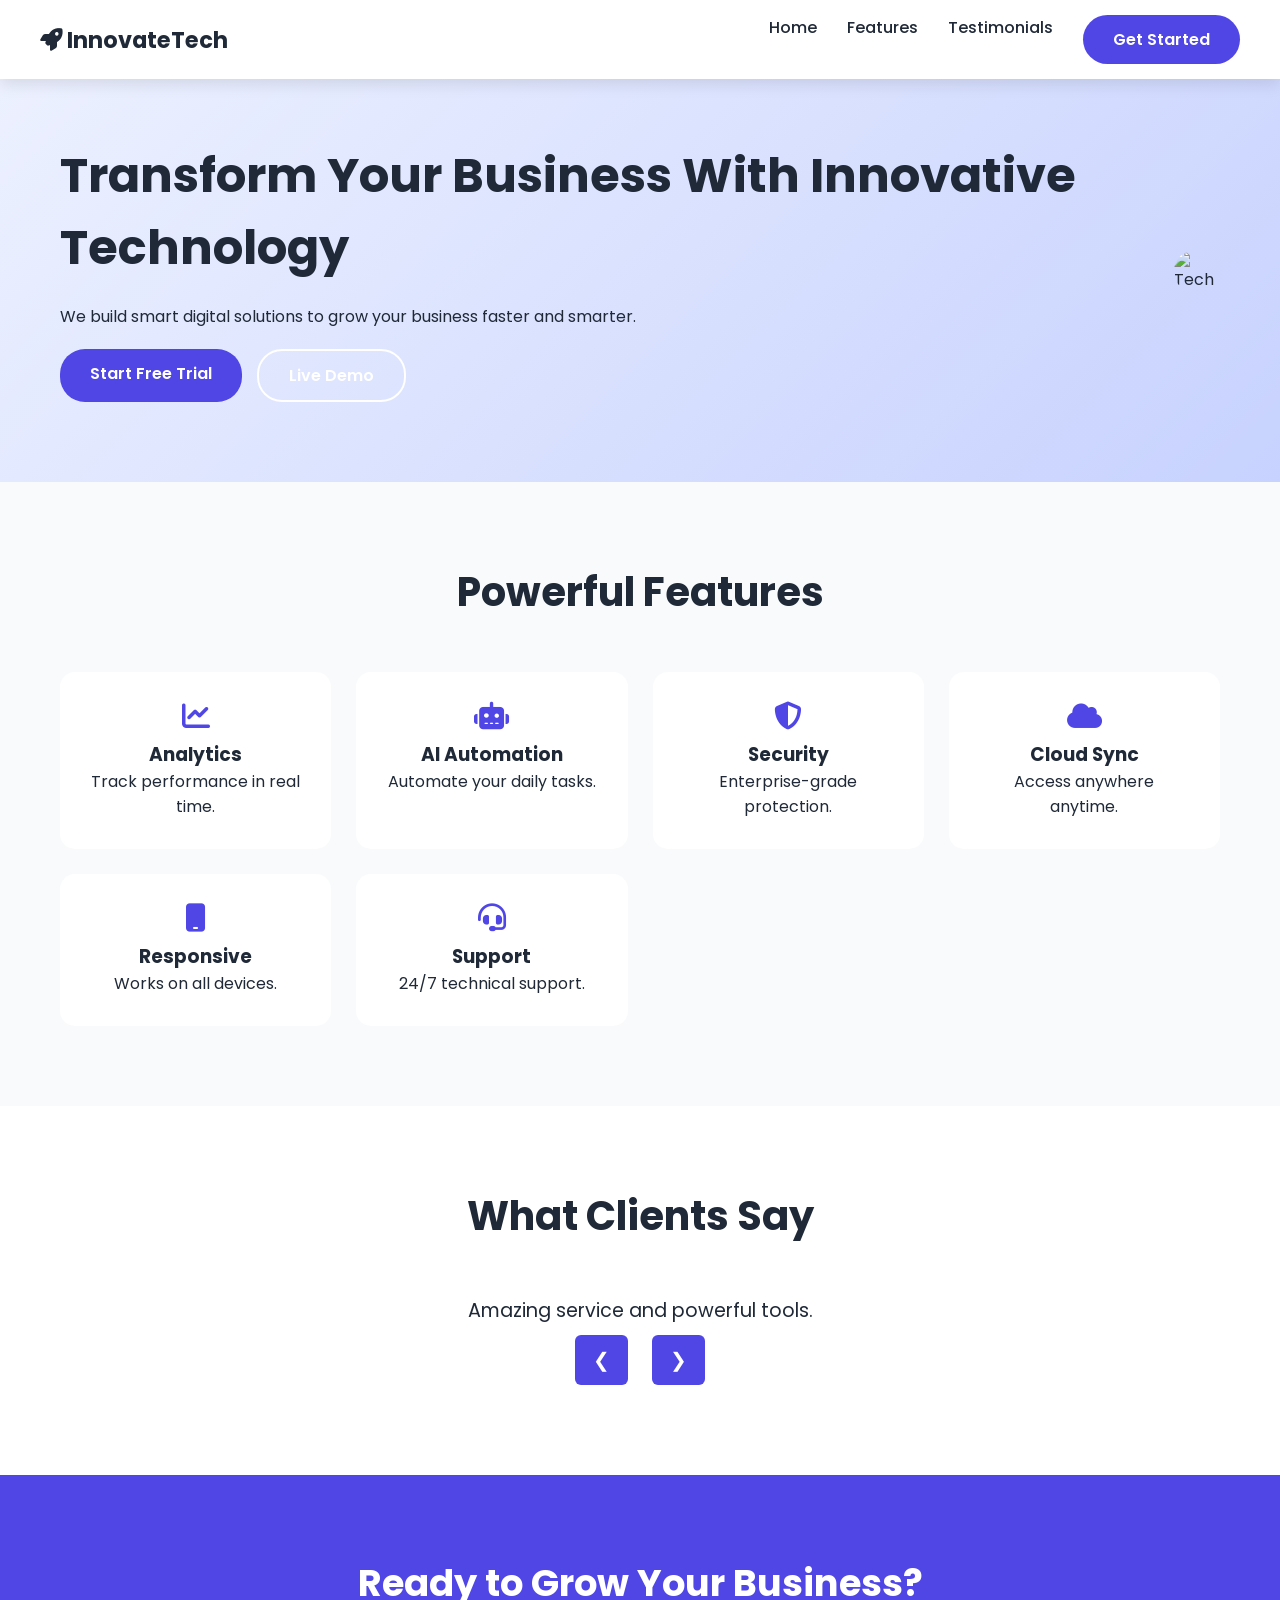
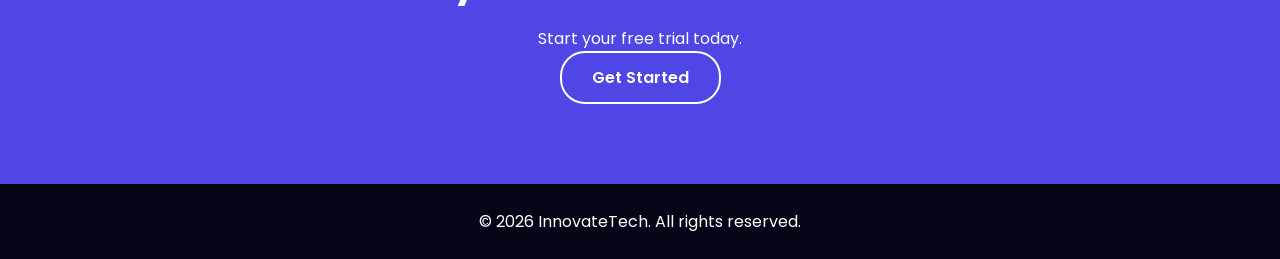
==== commit 9d0ca26d: "Feature/day161 (#2451) * Added enhanced personal portfolio  * Enhanced Day 2 project responsive land" ====
--- a/public/Day 02/index.html
+++ b/public/Day 02/index.html
@@ -1,743 +1,102 @@
 <!DOCTYPE html>
 <html lang="en">
+<head>
+<meta charset="UTF-8">
+<meta name="viewport" content="width=device-width, initial-scale=1.0">
+<title>InnovateTech | Responsive Landing Page</title>
 
-<head>
-  <meta charset="UTF-8" />
-  <meta name="viewport" content="width=device-width, initial-scale=1.0"/>
-  <title>InnovateTech | Responsive Landing Page</title>
+<link href="https://fonts.googleapis.com/css2?family=Poppins:wght@300;400;500;600;700&family=Montserrat:wght@800;900&display=swap" rel="stylesheet">
+<link rel="stylesheet" href="https://cdnjs.cloudflare.com/ajax/libs/font-awesome/6.5.1/css/all.min.css">
+<link rel="stylesheet" href="style.css">
+</head>
 
-  <!-- Fonts & Icons -->
-  <link href="https://fonts.googleapis.com/css2?family=Poppins:wght@300;400;500;600;700&family=Montserrat:wght@800;900&display=swap" rel="stylesheet">
-  <link rel="stylesheet" href="https://cdnjs.cloudflare.com/ajax/libs/font-awesome/6.5.1/css/all.min.css"/>
-
-  <!-- CSS -->
-  <link rel="stylesheet" href="style.css"/>
-</head>
 <body>
 
 <header>
-  <div class="container header-container">
-    <div class="logo"><i class="fas fa-rocket"></i> InnovateTech</div>
+<div class="container header-container">
+<div class="logo"><i class="fas fa-rocket"></i> InnovateTech</div>
 
-    <button class="mobile-menu-btn" id="mobileMenuBtn">
-      <i class="fas fa-bars"></i>
-    </button>
+<button class="mobile-menu-btn" id="mobileMenuBtn">
+<i class="fas fa-bars"></i>
+</button>
 
-    <nav>
-      <ul id="navMenu">
-        <li><a href="#home">Home</a></li>
-        <li><a href="#features">Features</a></li>
-        <li><a href="#testimonials">Testimonials</a></li>
-        <li><a href="#contact" class="btn btn-primary">Get Started</a></li>
-      </ul>
-    </nav>
-  </div>
+<nav>
+<ul id="navMenu">
+<li><a href="#home">Home</a></li>
+<li><a href="#features">Features</a></li>
+<li><a href="#testimonials">Testimonials</a></li>
+<li><a href="#contact" class="btn btn-primary">Get Started</a></li>
+</ul>
+</nav>
+</div>
 </header>
 
 <!-- HERO -->
 <section class="hero" id="home">
-  <div class="container hero-container">
-    <div class="hero-content">
-      <h1>Transform Your Business With Innovative Technology</h1>
-      <p>We build smart digital solutions to grow your business faster and smarter.</p>
-      <div class="hero-btns">
-        <a href="#" class="btn btn-primary">Start Free Trial</a>
-        <a href="#" class="btn btn-secondary">Live Demo</a>
-      </div>
-    </div>
-    <div class="hero-image">
-      <img src="https://images.unsplash.com/photo-1551288049-bebda4e38f71" alt="Tech">
-    </div>
-  </div>
+<div class="container hero-container">
+<div class="hero-content">
+<h1>Transform Your Business With Innovative Technology</h1>
+<p>We build smart digital solutions to grow your business faster and smarter.</p>
+
+<div class="hero-btns">
+<a href="#" class="btn btn-primary">Start Free Trial</a>
+<a href="#" class="btn btn-secondary">Live Demo</a>
+</div>
+</div>
+
+<div class="hero-image">
+<img src="https://images.unsplash.com/photo-1551288049-bebda4e38f71" alt="Tech">
+</div>
+</div>
 </section>
 
 <!-- FEATURES -->
 <section class="features" id="features">
-  <div class="container">
-    <h2 class="section-title">Powerful Features</h2>
+<div class="container">
+<h2 class="section-title">Powerful Features</h2>
 
+<div class="features-grid">
+<div class="feature-card"><i class="fas fa-chart-line"></i><h3>Analytics</h3><p>Track performance in real time.</p></div>
+<div class="feature-card"><i class="fas fa-robot"></i><h3>AI Automation</h3><p>Automate your daily tasks.</p></div>
+<div class="feature-card"><i class="fas fa-shield-alt"></i><h3>Security</h3><p>Enterprise-grade protection.</p></div>
+<div class="feature-card"><i class="fas fa-cloud"></i><h3>Cloud Sync</h3><p>Access anywhere anytime.</p></div>
+<div class="feature-card"><i class="fas fa-mobile"></i><h3>Responsive</h3><p>Works on all devices.</p></div>
+<div class="feature-card"><i class="fas fa-headset"></i><h3>Support</h3><p>24/7 technical support.</p></div>
+</div>
 
-<header>
-  <div class="container header-container">
-    <div class="logo"><i class="fas fa-rocket"></i> InnovateTech</div>
-
-    <button class="mobile-menu-btn" id="mobileMenuBtn">
-      <i class="fas fa-bars"></i>
-    </button>
-
-    <nav>
-      <ul id="navMenu">
-        <li><a href="#home">Home</a></li>
-        <li><a href="#features">Features</a></li>
-        <li><a href="#testimonials">Testimonials</a></li>
-        <li><a href="#contact" class="btn btn-primary">Get Started</a></li>
-      </ul>
-    </nav>
-  </div>
-</header>
-
-<!-- HERO -->
-<section class="hero" id="home">
-  <div class="container hero-container">
-    <div class="hero-content">
-      <h1>Transform Your Business With Innovative Technology</h1>
-      <p>We build smart digital solutions to grow your business faster and smarter.</p>
-      <div class="hero-btns">
-        <a href="#" class="btn btn-primary">Start Free Trial</a>
-        <a href="#" class="btn btn-secondary">Live Demo</a>
-      </div>
-    </div>
-    <div class="hero-image">
-      <img src="https://images.unsplash.com/photo-1551288049-bebda4e38f71" alt="Tech">
-    </div>
-  </div>
-</section>
-
-<!-- FEATURES -->
-<section class="features" id="features">
-  <div class="container">
-    <h2 class="section-title">Powerful Features</h2>
-
-
-<header>
-  <div class="container header-container">
-    <div class="logo"><i class="fas fa-rocket"></i> InnovateTech</div>
-
-    <button class="mobile-menu-btn" id="mobileMenuBtn">
-      <i class="fas fa-bars"></i>
-    </button>
-
-    <nav>
-      <ul id="navMenu">
-        <li><a href="#home">Home</a></li>
-        <li><a href="#features">Features</a></li>
-        <li><a href="#testimonials">Testimonials</a></li>
-        <li><a href="#contact" class="btn btn-primary">Get Started</a></li>
-      </ul>
-    </nav>
-  </div>
-</header>
-
-<!-- HERO -->
-<section class="hero" id="home">
-  <div class="container hero-container">
-    <div class="hero-content">
-      <h1>Transform Your Business With Innovative Technology</h1>
-      <p>We build smart digital solutions to grow your business faster and smarter.</p>
-      <div class="hero-btns">
-        <a href="#" class="btn btn-primary">Start Free Trial</a>
-        <a href="#" class="btn btn-secondary">Live Demo</a>
-      </div>
-    </div>
-    <div class="hero-image">
-      <img src="https://images.unsplash.com/photo-1551288049-bebda4e38f71" alt="Tech">
-    </div>
-  </div>
-</section>
-
-<!-- FEATURES -->
-<section class="features" id="features">
-  <div class="container">
-    <h2 class="section-title">Powerful Features</h2>
-
-
-  <meta name="viewport" content="width=device-width, initial-scale=1.0" />
-  <title>NovaFlow | Modern SaaS</title>
-  <meta name="description" content="NovaFlow - Modern SaaS landing page for intelligent business automation." />
-
-  <link href="https://fonts.googleapis.com/css2?family=Inter:wght@400;600;700;800&display=swap" rel="stylesheet" />
-  <link rel="stylesheet" href="https://cdnjs.cloudflare.com/ajax/libs/font-awesome/6.5.1/css/all.min.css" />
-  <link rel="stylesheet" href="style.css" />
-<head>
-  <meta charset="UTF-8" />
-  <meta name="viewport" content="width=device-width, initial-scale=1.0"/>
-  <title>InnovateTech | Responsive Landing Page</title>
-
-  <!-- Fonts & Icons -->
-  <link href="https://fonts.googleapis.com/css2?family=Poppins:wght@300;400;500;600;700&family=Montserrat:wght@800;900&display=swap" rel="stylesheet" />
-  <link rel="stylesheet" href="https://cdnjs.cloudflare.com/ajax/libs/font-awesome/6.5.1/css/all.min.css"/>
-
-</head>
-<body>
-
-
-</head>
-<body>
-
-  </head>
-
-  <body>
-
-<meta charset="UTF-8" />
-<meta name="viewport" content="width=device-width, initial-scale=1.0" />
-<title>NovaFlow | Modern SaaS</title>
-
-<link href="https://fonts.googleapis.com/css2?family=Inter:wght@400;600;700;800&display=swap" rel="stylesheet" />
-<link rel="stylesheet" href="https://cdnjs.cloudflare.com/ajax/libs/font-awesome/6.5.1/css/all.min.css" />
-<link rel="stylesheet" href="style.css" />
-</head>
-<body>
-
-    <meta charset="UTF-8" />
-    <meta name="viewport" content="width=device-width, initial-scale=1.0" />
-    <title>NovaFlow | Modern SaaS</title>
-
-    <link href="https://fonts.googleapis.com/css2?family=Inter:wght@400;600;700;800&display=swap" rel="stylesheet" />
-    <link rel="stylesheet" href="https://cdnjs.cloudflare.com/ajax/libs/font-awesome/6.5.1/css/all.min.css" />
-    <link rel="stylesheet" href="style.css" />
-    </head>
-
-    <body>
-
-      <header>
-        <div class="container nav">
-          <div class="logo">NovaFlow</div>
-
-          <button id="menuBtn" class="menu-btn" aria-label="Toggle navigation menu">
-            <i class="fas fa-bars"></i>
-          </button>
-
-          <ul id="navLinks">
-            <li><a href="#features">Features</a></li>
-            <li><a href="#pricing">Pricing</a></li>
-            <li><a href="#contact">Contact</a></li>
-            <li><a href="#" class="btn primary">Start Free</a></li>
-          </ul>
-        </div>
-      </header>
-
-      <!-- HERO -->
-      <section class="hero">
-        <div class="container hero-content">
-          <div class="hero-text">
-            <h1>Power Your Business With Intelligent Automation</h1>
-            <p>NovaFlow helps teams automate workflows, analyze performance and scale faster.</p>
-            <div class="hero-buttons">
-              <a href="#" class="btn primary">Get Started</a>
-              <a href="#" class="btn outline">Live Demo</a>
-            </div>
-
-            <div class="stats">
-              <div>
-                <h3>10K+</h3>
-                <p>Users</p>
-              </div>
-              <div>
-                <h3>99.9%</h3>
-                <p>Uptime</p>
-              </div>
-              <div>
-                <h3>24/7</h3>
-                <p>Support</p>
-              </div>
-            </div>
-          </div>
-
-          <div class="hero-img">
-            <img src="https://images.unsplash.com/photo-1551288049-bebda4e38f71" alt="hero" />
-          </div>
-        </div>
-      </section>
-
-      <!-- FEATURES -->
-      <section id="features" class="features">
-        <div class="container">
-          <h2>Everything You Need</h2>
-
-          <div class="feature-grid">
-            <div class="card">
-              <i class="fas fa-chart-line"></i>
-              <h3>Analytics</h3>
-              <p>Track and optimize your business performance.</p>
-            </div>
-
-            <div class="card">
-              <i class="fas fa-robot"></i>
-              <h3>Automation</h3>
-              <p>Automate repetitive tasks with AI.</p>
-            </div>
-
-            <div class="card">
-              <i class="fas fa-shield-alt"></i>
-              <h3>Security</h3>
-              <p>Enterprise-grade protection for your data.</p>
-            </div>
-          </div>
-        </div>
-      </div>
-
-      <div class="hero-img">
-        <img src="https://images.unsplash.com/photo-1551288049-bebda4e38f71" alt="hero" />
-      </div>
-    </div>
-  </section>
-
-          </div>
-        </div>
-      </section>
-
-      <!-- CTA -->
-      <section id="contact" class="cta">
-        <h2>Start Growing Today 🚀</h2>
-        <a href="#" class="btn light">Get Started Free</a>
-      </section>
-
-      <footer>
-        <p>© 2026 NovaFlow. All rights reserved.</p>
-      </footer>
-
-      <script src="script.js"></script>
-    </body>
-
-    <header>
-      <div class="container header-container">
-        <div class="logo"><i class="fas fa-rocket"></i> InnovateTech</div>
-
-        <button class="mobile-menu-btn" id="mobileMenuBtn">
-          <i class="fas fa-bars"></i>
-        </button>
-
-        <nav>
-          <ul id="navMenu">
-            <li><a href="#home">Home</a></li>
-            <li><a href="#features">Features</a></li>
-            <li><a href="#testimonials">Testimonials</a></li>
-            <li><a href="#contact" class="btn btn-primary">Get Started</a></li>
-          </ul>
-        </nav>
-
-
-        <div class="container nav">
-          <div class="logo">NovaFlow</div>
-
-          <button id="menuBtn" class="menu-btn">
-            <i class="fas fa-bars"></i>
-          </button>
-
-          <ul id="navLinks">
-            <li><a href="#features">Features</a></li>
-            <li><a href="#pricing">Pricing</a></li>
-            <li><a href="#contact">Contact</a></li>
-            <li><a href="#" class="btn primary">Start Free</a></li>
-          </ul>
-        </div>
-    </header>
-
-    <!-- HERO -->
-    <section class="hero" id="home">
-      <div class="container hero-container">
-        <div class="hero-content">
-          <h1>Transform Your Business With Innovative Technology</h1>
-          <p>We build smart digital solutions to grow your business faster and smarter.</p>
-          <div class="hero-btns">
-            <a href="#" class="btn btn-primary">Start Free Trial</a>
-            <a href="#" class="btn btn-secondary">Live Demo</a>
-          </div>
-        </div>
-        <div class="hero-image">
-          <img src="https://images.unsplash.com/photo-1551288049-bebda4e38f71" alt="Tech" />
-
-
-          <section class="hero">
-            <div class="container hero-content">
-              <div class="hero-text">
-                <h1>Power Your Business With Intelligent Automation</h1>
-                <p>NovaFlow helps teams automate workflows, analyze performance and scale faster.</p>
-                <div class="hero-buttons">
-                  <a href="#" class="btn primary">Get Started</a>
-                  <a href="#" class="btn outline">Live Demo</a>
-                </div>
-
-                <div class="stats">
-                  <div>
-                    <h3>10K+</h3>
-                    <p>Users</p>
-                  </div>
-                  <div>
-                    <h3>99.9%</h3>
-                    <p>Uptime</p>
-                  </div>
-                  <div>
-                    <h3>24/7</h3>
-                    <p>Support</p>
-                  </div>
-                </div>
-              </div>
-
-              <div class="hero-img">
-                <img src="https://images.unsplash.com/photo-1551288049-bebda4e38f71" alt="hero" />
-              </div>
-            </div>
-          </section>
-
-          <!-- FEATURES -->
-          <section class="features" id="features">
-            <div class="container">
-              <h2 class="section-title">Powerful Features</h2>
-
-              <div class="features-grid">
-                <div class="feature-card"><i class="fas fa-chart-line"></i>
-                  <h3>Analytics</h3>
-                  <p>Track performance in real time.</p>
-                </div>
-                <div class="feature-card"><i class="fas fa-robot"></i>
-                  <h3>AI Automation</h3>
-                  <p>Automate your daily tasks.</p>
-                </div>
-                <div class="feature-card"><i class="fas fa-shield-alt"></i>
-                  <h3>Security</h3>
-                  <p>Enterprise-grade protection.</p>
-                </div>
-                <div class="feature-card"><i class="fas fa-cloud"></i>
-                  <h3>Cloud Sync</h3>
-                  <p>Access anywhere anytime.</p>
-                </div>
-                <div class="feature-card"><i class="fas fa-mobile"></i>
-                  <h3>Responsive</h3>
-                  <p>Works on all devices.</p>
-                </div>
-                <div class="feature-card"><i class="fas fa-headset"></i>
-                  <h3>Support</h3>
-                  <p>24/7 technical support.</p>
-                </div>
-
-
-
-                <section id="features" class="features">
-                  <div class="container">
-                    <h2>Everything You Need</h2>
-
-                    <div class="feature-grid">
-                      <div class="card">
-                        <i class="fas fa-chart-line"></i>
-                        <h3>Analytics</h3>
-                        <p>Track and optimize your business performance.</p>
-                      </div>
-
-                      <div class="card">
-                        <i class="fas fa-robot"></i>
-                        <h3>Automation</h3>
-                        <p>Automate repetitive tasks with AI.</p>
-                      </div>
-
-                      <div class="card">
-                        <i class="fas fa-shield-alt"></i>
-                        <h3>Security</h3>
-                        <p>Enterprise-grade protection for your data.</p>
-                      </div>
-                    </div>
-                  </div>
-                </section>
-
-                <!-- TESTIMONIALS -->
-                <section class="testimonials" id="testimonials">
-                  <div class="container">
-                    <h2 class="section-title">What Clients Say</h2>
-
-                    <div class="testimonial active">“Amazing service and powerful tools.”</div>
-                    <div class="testimonial">“Helped scale our startup quickly.”</div>
-                    <div class="testimonial">“Very professional support team.”</div>
-
-                    <div class="slider-btns">
-                      <button id="prev">❮</button>
-                      <button id="next">❯</button>
-
-                      <!-- PRICING -->
-                      <section id="pricing" class="pricing">
-                        <div class="container">
-                          <h2>Simple Pricing</h2>
-
-                          <div class="pricing-grid">
-
-                            <div class="price-card">
-                              <h3>Starter</h3>
-                              <p class="price">$19</p>
-                              <p>/month</p>
-                              <ul>
-                                <li>Basic Analytics</li>
-                                <li>Email Support</li>
-                                <li>10 Projects</li>
-                              </ul>
-                              <a href="#" class="btn primary">Choose Plan</a>
-                            </div>
-
-                            <div class="price-card popular">
-                              <h3>Pro</h3>
-                              <p class="price">$49</p>
-                              <p>/month</p>
-                              <ul>
-                                <li>Advanced Analytics</li>
-                                <li>Priority Support</li>
-                                <li>Unlimited Projects</li>
-                              </ul>
-                              <a href="#" class="btn primary">Choose Plan</a>
-                            </div>
-
-                            <div class="price-card">
-                              <h3>Enterprise</h3>
-                              <p class="price">$99</p>
-                              <p>/month</p>
-                              <ul>
-                                <li>Full Automation</li>
-                                <li>Dedicated Manager</li>
-                                <li>Custom Solutions</li>
-                              </ul>
-                              <a href="#" class="btn primary">Choose Plan</a>
-                            </div>
-
-                          </div>
-                        </div>
-                      </section>
-
-                      <!-- CTA -->
-                      <section class="cta" id="contact">
-                        <h2>Ready to Grow Your Business?</h2>
-                        <p>Start your free trial today.</p>
-                        <a href="#" class="btn btn-secondary">Get Started</a>
-                      </section>
-
-                      <!-- FOOTER -->
-                      <footer>
-                        <p>© 2026 InnovateTech. All rights reserved.</p>
-                      </footer>
-
-                      <button id="scrollTop"><i class="fas fa-arrow-up"></i></button>
-
-
-
-                      <section id="contact" class="cta">
-                        <h2>Start Growing Today 🚀</h2>
-                        <a href="#" class="btn light">Get Started Free</a>
-                      </section>
-
-                      <footer>
-                        <p>© 2026 NovaFlow. All rights reserved.</p>
-                      </footer>
-
-                      <script src="script.js"></script>
-  </body>
-
-</html>
-
-      </div>
-    </div>
-  </section>
-
-  <!-- CTA -->
-  <section id="contact" class="cta">
-    <h2>Start Growing Today 🚀</h2>
-    <a href="#" class="btn light">Get Started Free</a>
-  </section>
-
-  <footer>
-    <p>© 2026 NovaFlow. All rights reserved.</p>
-  </footer>
-
-  <script src="script.js"></script>
-</body>
-
-<header>
-  <div class="container header-container">
-    <div class="logo"><i class="fas fa-rocket"></i> InnovateTech</div>
-
-    <button class="mobile-menu-btn" id="mobileMenuBtn">
-      <i class="fas fa-bars"></i>
-    </button>
-
-    <nav>
-      <ul id="navMenu">
-        <li><a href="#home">Home</a></li>
-        <li><a href="#features">Features</a></li>
-        <li><a href="#testimonials">Testimonials</a></li>
-        <li><a href="#contact" class="btn btn-primary">Get Started</a></li>
-      </ul>
-    </nav>
-
-
-
-
-  <div class="container nav">
-    <div class="logo">NovaFlow</div>
-
-    <button id="menuBtn" class="menu-btn">
-      <i class="fas fa-bars"></i>
-    </button>
-
-    <ul id="navLinks">
-      <li><a href="#features">Features</a></li>
-      <li><a href="#pricing">Pricing</a></li>
-      <li><a href="#contact">Contact</a></li>
-      <li><a href="#" class="btn primary">Start Free</a></li>
-    </ul>
-  </div>
-</header>
-
-<!-- HERO -->
-<section class="hero" id="home">
-  <div class="container hero-container">
-    <div class="hero-content">
-      <h1>Transform Your Business With Innovative Technology</h1>
-      <p>We build smart digital solutions to grow your business faster and smarter.</p>
-      <div class="hero-btns">
-        <a href="#" class="btn btn-primary">Start Free Trial</a>
-        <a href="#" class="btn btn-secondary">Live Demo</a>
-      </div>
-    </div>
-    <div class="hero-image">
-      <img src="https://images.unsplash.com/photo-1551288049-bebda4e38f71" alt="Tech" />
-
-<section class="hero">
-  <div class="container hero-content">
-    <div class="hero-text">
-      <h1>Power Your Business With Intelligent Automation</h1>
-      <p>NovaFlow helps teams automate workflows, analyze performance and scale faster.</p>
-      <div class="hero-buttons">
-        <a href="#" class="btn primary">Get Started</a>
-        <a href="#" class="btn outline">Live Demo</a>
-      </div>
-
-      <div class="stats">
-        <div><h3>10K+</h3><p>Users</p></div>
-        <div><h3>99.9%</h3><p>Uptime</p></div>
-        <div><h3>24/7</h3><p>Support</p></div>
-      </div>
-    </div>
-
-    <div class="hero-img">
-      <img src="https://images.unsplash.com/photo-1551288049-bebda4e38f71" alt="hero" />
-    </div>
-  </div>
-</section>
-
-<!-- FEATURES -->
-<section class="features" id="features">
-  <div class="container">
-    <h2 class="section-title">Powerful Features</h2>
-
-    <div class="features-grid">
-      <div class="feature-card"><i class="fas fa-chart-line"></i><h3>Analytics</h3><p>Track performance in real time.</p></div>
-      <div class="feature-card"><i class="fas fa-robot"></i><h3>AI Automation</h3><p>Automate your daily tasks.</p></div>
-      <div class="feature-card"><i class="fas fa-shield-alt"></i><h3>Security</h3><p>Enterprise-grade protection.</p></div>
-      <div class="feature-card"><i class="fas fa-cloud"></i><h3>Cloud Sync</h3><p>Access anywhere anytime.</p></div>
-      <div class="feature-card"><i class="fas fa-mobile"></i><h3>Responsive</h3><p>Works on all devices.</p></div>
-      <div class="feature-card"><i class="fas fa-headset"></i><h3>Support</h3><p>24/7 technical support.</p></div>
-
-
-
-
-<section id="features" class="features">
-  <div class="container">
-    <h2>Everything You Need</h2>
-
-    <div class="feature-grid">
-      <div class="card">
-        <i class="fas fa-chart-line"></i>
-        <h3>Analytics</h3>
-        <p>Track and optimize your business performance.</p>
-      </div>
-
-      <div class="card">
-        <i class="fas fa-robot"></i>
-        <h3>Automation</h3>
-        <p>Automate repetitive tasks with AI.</p>
-      </div>
-
-      <div class="card">
-        <i class="fas fa-shield-alt"></i>
-        <h3>Security</h3>
-        <p>Enterprise-grade protection for your data.</p>
-      </div>
-    </div>
-  </div>
+</div>
 </section>
 
 <!-- TESTIMONIALS -->
 <section class="testimonials" id="testimonials">
-  <div class="container">
-    <h2 class="section-title">What Clients Say</h2>
+<div class="container">
+<h2 class="section-title">What Clients Say</h2>
 
-    <div class="testimonial active">“Amazing service and powerful tools.”</div>
-    <div class="testimonial">“Helped scale our startup quickly.”</div>
-    <div class="testimonial">“Very professional support team.”</div>
+<div class="testimonial active">Amazing service and powerful tools.</div>
+<div class="testimonial">Helped scale our startup quickly.</div>
+<div class="testimonial">Very professional support team.</div>
 
-    <div class="slider-btns">
-      <button id="prev">❮</button>
-      <button id="next">❯</button>
+<div class="slider-btns">
+<button id="prev">❮</button>
+<button id="next">❯</button>
+</div>
 
-
-<!-- PRICING -->
-<section id="pricing" class="pricing">
-  <div class="container">
-    <h2>Simple Pricing</h2>
-
-    <div class="pricing-grid">
-
-      <div class="price-card">
-        <h3>Starter</h3>
-        <p class="price">$19</p>
-        <p>/month</p>
-        <ul>
-          <li>Basic Analytics</li>
-          <li>Email Support</li>
-          <li>10 Projects</li>
-        </ul>
-        <a href="#" class="btn primary">Choose Plan</a>
-      </div>
-
-      <div class="price-card popular">
-        <h3>Pro</h3>
-        <p class="price">$49</p>
-        <p>/month</p>
-        <ul>
-          <li>Advanced Analytics</li>
-          <li>Priority Support</li>
-          <li>Unlimited Projects</li>
-        </ul>
-        <a href="#" class="btn primary">Choose Plan</a>
-      </div>
-
-      <div class="price-card">
-        <h3>Enterprise</h3>
-        <p class="price">$99</p>
-        <p>/month</p>
-        <ul>
-          <li>Full Automation</li>
-          <li>Dedicated Manager</li>
-          <li>Custom Solutions</li>
-        </ul>
-        <a href="#" class="btn primary">Choose Plan</a>
-      </div>
-
-
-    </div>
-  </div>
+</div>
 </section>
 
 <!-- CTA -->
 <section class="cta" id="contact">
-  <h2>Ready to Grow Your Business?</h2>
-  <p>Start your free trial today.</p>
-  <a href="#" class="btn btn-secondary">Get Started</a>
+<h2>Ready to Grow Your Business?</h2>
+<p>Start your free trial today.</p>
+<a href="#" class="btn btn-secondary">Get Started</a>
 </section>
 
-<!-- FOOTER -->
 <footer>
-  <p>© 2026 InnovateTech. All rights reserved.</p>
+<p>© 2026 InnovateTech. All rights reserved.</p>
 </footer>
 
 <button id="scrollTop"><i class="fas fa-arrow-up"></i></button>
 
-
-
-<section id="contact" class="cta">
-  <h2>Start Growing Today 🚀</h2>
-  <a href="#" class="btn light">Get Started Free</a>
-</section>
-
-<footer>
-  <p>© 2026 NovaFlow. All rights reserved.</p>
-</footer>
-
 <script src="script.js"></script>
 </body>
-</html>
+</html>
--- a/public/Day 02/style.css
+++ b/public/Day 02/style.css
@@ -1,452 +1,262 @@
-* {
-  margin: 0;
-  padding: 0;
-  box-sizing: border-box;
-  font-family: "Poppins", sans-serif;
-}
-
-:root {
-  --primary: #4f46e5;
-  --dark: #1f2937;
-  --light: #f9fafb;
-  --white: #fff;
-}
-
-body {
-  background: var(--white);
-  color: var(--dark);
-}
-
-/* COMMON */
-.container { max-width: 1200px; margin: auto; padding: 0 20px; }
-.section-title { text-align: center; font-size: 2.5rem; margin-bottom: 50px; }
-
-.btn {
-  padding: 12px 30px;
-  border-radius: 25px;
-  display: inline-block;
-  font-weight: 600;
-  transition: 0.3s;
-}
-
-.btn-primary { background: var(--primary); color: white; }
-.btn-primary:hover { transform: scale(1.05); }
-
-.btn-secondary { border: 2px solid white; color: white; }
-
-/* HEADER */
-header {
-  position: fixed;
-  width: 100%;
-  background: white;
-  box-shadow: 0 5px 15px rgba(0,0,0,0.1);
-  z-index: 1000;
-}
-
-.header-container {
-  display: flex;
-  justify-content: space-between;
-  align-items: center;
-  padding: 15px 0;
-}
-
-nav ul {
-  display: flex;
-  gap: 30px;
-  list-style: none;
-}
-
-.mobile-menu-btn { display: none; background: none; border: none; font-size: 22px; }
-
-/* HERO */
-.hero {
-  padding: 140px 0 80px;
-  background: linear-gradient(135deg, #eef2ff, #c7d2fe);
-}
-
-.hero-container {
-  display: flex;
-  align-items: center;
-  gap: 40px;
-}
-
-.hero-content h1 { font-size: 3rem; margin-bottom: 20px; }
-.hero-image img { width: 100%; border-radius: 20px; }
-
-/* FEATURES */
-.features { padding: 80px 0; background: var(--light); }
-
-.features-grid {
-  display: grid;
-  grid-template-columns: repeat(auto-fit, minmax(250px,1fr));
-  gap: 25px;
-}
-
-.feature-card {
-  background: white;
-  padding: 30px;
-  border-radius: 15px;
-  text-align: center;
-  transition: 0.3s;
-}
-
-.feature-card:hover { transform: translateY(-10px); }
-
-/* TESTIMONIAL */
-.testimonials { padding: 80px 0; text-align: center; }
-
-.testimonial { display: none; font-size: 1.2rem; }
-.testimonial.active { display: block; }
-
-.slider-btns button {
-  padding: 10px 18px;
-  margin: 10px;
-  font-size: 20px;
-
-
-
-  font-family: 'Inter', sans-serif;
-}
-
-body {
-  background: #0f172a;
-  color: white;
-}
-
-.container {
-  max-width: 1200px;
-  margin: auto;
-  padding: 0 20px;
-}
-
-/* NAV */
-header {
-  position: fixed;
-  width: 100%;
-  backdrop-filter: blur(12px);
-  background: rgba(15, 23, 42, 0.7);
-  z-index: 1000;
-}
-
-.nav {
-  display: flex;
-  justify-content: space-between;
-  align-items: center;
-  padding: 20px 0;
-}
-
-.logo {
-  font-weight: 800;
-  font-size: 1.5rem;
-}
-
-ul {
-  list-style: none;
-  display: flex;
-  gap: 30px;
-}
-
-a {
-  text-decoration: none;
-  color: white;
-}
-
-.menu-btn {
-  display: none;
-  background: none;
-  border: none;
-  color: white;
-  font-size: 22px;
-  cursor: pointer;
-}
-
-
-/* RESPONSIVE */
-@media (max-width: 768px) {
-  .hero-container { flex-direction: column; text-align: center; }
-  nav ul { 
-    position: absolute; top: 70px; left: 0; width: 100%;
-    background: white; flex-direction: column; display: none; 
-  }
-  nav ul.active { display: flex; }
-  .mobile-menu-btn { display: block; }
-}
-
 *{
   margin:0;
   padding:0;
   box-sizing:border-box;
-  font-family:'Inter',sans-serif;
+  font-family:"Poppins",sans-serif;
+}
+
+:root{
+  --primary:#4f46e5;
+  --dark:#1f2937;
+  --light:#f9fafb;
+  --white:#ffffff;
 }
 
 body{
-  background:#0f172a;
-  color:white;
-}
-
+  background:var(--white);
+  color:var(--dark);
+}
+
+/* COMMON */
 .container{
   max-width:1200px;
   margin:auto;
   padding:0 20px;
 }
 
-/* NAV */
+.section-title{
+  text-align:center;
+  font-size:2.5rem;
+  margin-bottom:50px;
+}
+
+.btn{
+  padding:12px 30px;
+  border-radius:25px;
+  display:inline-block;
+  font-weight:600;
+  transition:0.3s;
+  text-decoration:none;
+}
+
+.btn-primary{
+  background:var(--primary);
+  color:white;
+}
+
+.btn-primary:hover{
+  transform:scale(1.05);
+}
+
+.btn-secondary{
+  border:2px solid white;
+  color:white;
+}
+
+/* HEADER */
+
 header{
   position:fixed;
   width:100%;
-  backdrop-filter:blur(12px);
-  background:rgba(15,23,42,0.7);
+  background:white;
+  box-shadow:0 5px 15px rgba(0,0,0,0.1);
   z-index:1000;
-
-/* BUTTON */
-.btn {
-  padding: 10px 24px;
-  border-radius: 30px;
-  display: inline-block;
-  font-weight: 600;
-  transition: 0.3s;
-
-}
-
-.primary {
-  background: linear-gradient(45deg, #6366f1, #a855f7);
-  color: white;
-}
-
-.outline {
-  border: 2px solid #6366f1;
-  color: white;
-}
-
-.light {
-  background: white;
-  color: #6366f1;
+}
+
+.header-container{
+  display:flex;
+  justify-content:space-between;
+  align-items:center;
+  padding:15px 0;
+}
+
+.logo{
+  font-weight:700;
+  font-size:1.4rem;
+}
+
+nav ul{
+  display:flex;
+  gap:30px;
+  list-style:none;
+}
+
+nav a{
+  text-decoration:none;
+  color:var(--dark);
+  font-weight:500;
+}
+
+.mobile-menu-btn{
+  display:none;
+  background:none;
+  border:none;
+  font-size:22px;
+  cursor:pointer;
 }
 
 /* HERO */
-.hero {
-  padding: 160px 0 100px;
-}
-
-.hero-content {
-  display: flex;
-  align-items: center;
-  gap: 50px;
-}
-
-.hero-text h1 {
-  font-size: 3rem;
-  margin-bottom: 20px;
-}
-
-.hero-text p {
-  margin-bottom: 25px;
-  color: #cbd5e1;
-}
-
-.stats {
-  display: flex;
-  gap: 30px;
-  margin-top: 30px;
-}
-
-.stats h3 {
-  color: #6366f1;
-}
-
-.hero-img img {
-  width: 100%;
-  border-radius: 20px;
+
+.hero{
+  padding:140px 0 80px;
+  background:linear-gradient(135deg,#eef2ff,#c7d2fe);
+}
+
+.hero-container{
+  display:flex;
+  align-items:center;
+  gap:40px;
+}
+
+.hero-content h1{
+  font-size:3rem;
+  margin-bottom:20px;
+}
+
+.hero-content p{
+  margin-bottom:20px;
+}
+
+.hero-btns{
+  display:flex;
+  gap:15px;
+}
+
+.hero-image img{
+  width:100%;
+  border-radius:20px;
 }
 
 /* FEATURES */
-.features {
-  padding: 100px 0;
-  text-align: center;
-}
-
-.features h2 {
-  font-size: 2.5rem;
-  margin-bottom: 50px;
-}
-
-.feature-grid {
-  display: grid;
-  grid-template-columns: repeat(auto-fit, minmax(250px, 1fr));
-  gap: 30px;
-  margin-top: 50px;
-}
-
-.card {
-  background: #1e293b;
-  padding: 40px;
-  border-radius: 20px;
-  transition: 0.3s;
-}
-
-.card:hover {
-  transform: translateY(-10px);
-  background: #334155;
-}
-
-.card i {
-  font-size: 30px;
-  color: #6366f1;
-  margin-bottom: 15px;
-}
-
-/* PRICING */
-.pricing {
-  padding: 100px 0;
-  text-align: center;
-}
-
-.pricing h2 {
-  font-size: 2.5rem;
-  margin-bottom: 50px;
-}
-
-.pricing-grid {
-  display: grid;
-  grid-template-columns: repeat(auto-fit, minmax(280px, 1fr));
-  gap: 30px;
-  margin-top: 50px;
-}
-
-.price {
-  font-size: 2.5rem;
-  color: #6366f1;
-  font-weight: 700;
-}
-
-.price-card {
-  background: #1e293b;
-  padding: 40px;
-  border-radius: 20px;
-  transition: 0.3s;
-}
-
-.price-card:hover {
-  transform: translateY(-10px);
-}
-
-.popular {
-  border: 2px solid #6366f1;
-  transform: scale(1.05);
-}
-
-.price-card ul {
-  list-style: none;
-  margin: 20px 0;
-}
-
-.price-card li {
-  margin: 10px 0;
+
+.features{
+  padding:80px 0;
+  background:var(--light);
+}
+
+.features-grid{
+  display:grid;
+  grid-template-columns:repeat(auto-fit,minmax(250px,1fr));
+  gap:25px;
+}
+
+.feature-card{
+  background:white;
+  padding:30px;
+  border-radius:15px;
+  text-align:center;
+  transition:0.3s;
+}
+
+.feature-card i{
+  font-size:28px;
+  color:var(--primary);
+  margin-bottom:10px;
+}
+
+.feature-card:hover{
+  transform:translateY(-10px);
+}
+
+/* TESTIMONIALS */
+
+.testimonials{
+  padding:80px 0;
+  text-align:center;
+}
+
+.testimonial{
+  display:none;
+  font-size:1.2rem;
+}
+
+.testimonial.active{
+  display:block;
+}
+
+.slider-btns button{
+  padding:10px 18px;
+  margin:10px;
+  font-size:20px;
+  border:none;
+  background:var(--primary);
+  color:white;
+  border-radius:6px;
+  cursor:pointer;
 }
 
 /* CTA */
-.cta {
-  background: var(--primary);
-  color: white;
-  padding: 80px 20px;
-  text-align: center;
-
-
-  padding: 100px 20px;
-  text-align: center;
-  background: linear-gradient(45deg, #6366f1, #a855f7);
-}
-
-.cta h2 {
-  font-size: 2.5rem;
-  margin-bottom: 20px;
+
+.cta{
+  background:var(--primary);
+  color:white;
+  padding:80px 20px;
+  text-align:center;
+}
+
+.cta h2{
+  font-size:2.3rem;
+  margin-bottom:15px;
 }
 
 /* FOOTER */
-footer {
-  background: #020617;
-  color: white;
-  padding: 20px;
-  text-align: center;
-
-
-  text-align: center;
-  padding: 30px;
-  background: #020617;
+
+footer{
+  background:#020617;
+  color:white;
+  padding:25px;
+  text-align:center;
 }
 
 /* SCROLL BUTTON */
-#scrollTop {
-  position: fixed;
-  bottom: 30px;
-  right: 30px;
-  display: none;
-  background: var(--primary);
-  color: white;
-  border-radius: 50%;
-  padding: 12px;
-  border: none;
-
-  background: #6366f1;
-  color: white;
-  width: 50px;
-  height: 50px;
-  border-radius: 50%;
-  border: none;
-  cursor: pointer;
-  font-size: 20px;
-  transition: 0.3s;
-}
-
-#scrollTop:hover {
-  background: #a855f7;
+
+#scrollTop{
+  position:fixed;
+  bottom:30px;
+  right:30px;
+  display:none;
+  background:var(--primary);
+  color:white;
+  border-radius:50%;
+  padding:12px;
+  border:none;
+  cursor:pointer;
 }
 
 /* RESPONSIVE */
-@media (max-width: 768px) {
-  .hero-container { flex-direction: column; text-align: center; }
-  nav ul { 
-    position: absolute; top: 70px; left: 0; width: 100%;
-    background: white; flex-direction: column; display: none; 
-  }
-  nav ul.active { display: flex; }
-  .mobile-menu-btn { display: block; }
-
-
-  .hero-content {
-    flex-direction: column;
-    text-align: center;
-  }
-
-  ul {
-    position: absolute;
-    top: 80px;
-    left: 0;
-    width: 100%;
-    flex-direction: column;
-    background: #0f172a;
-    display: none;
-    padding: 20px 0;
-  }
-
-  ul.active {
-    display: flex;
-  }
-
-  ul li {
-    padding: 15px;
-    text-align: center;
-  }
-
-  .menu-btn {
-    display: block;
-  }
-
-  .stats {
-    justify-content: center;
-  }
-
-  .popular {
-    transform: scale(1);
-  }
-}
+
+@media(max-width:768px){
+
+  .hero-container{
+    flex-direction:column;
+    text-align:center;
+  }
+
+  nav ul{
+    position:absolute;
+    top:70px;
+    left:0;
+    width:100%;
+    background:white;
+    flex-direction:column;
+    display:none;
+    padding:20px 0;
+  }
+
+  nav ul.active{
+    display:flex;
+  }
+
+  nav ul li{
+    padding:10px 0;
+    text-align:center;
+  }
+
+  .mobile-menu-btn{
+    display:block;
+  }
+
+  .hero-btns{
+    justify-content:center;
+  }
+}
